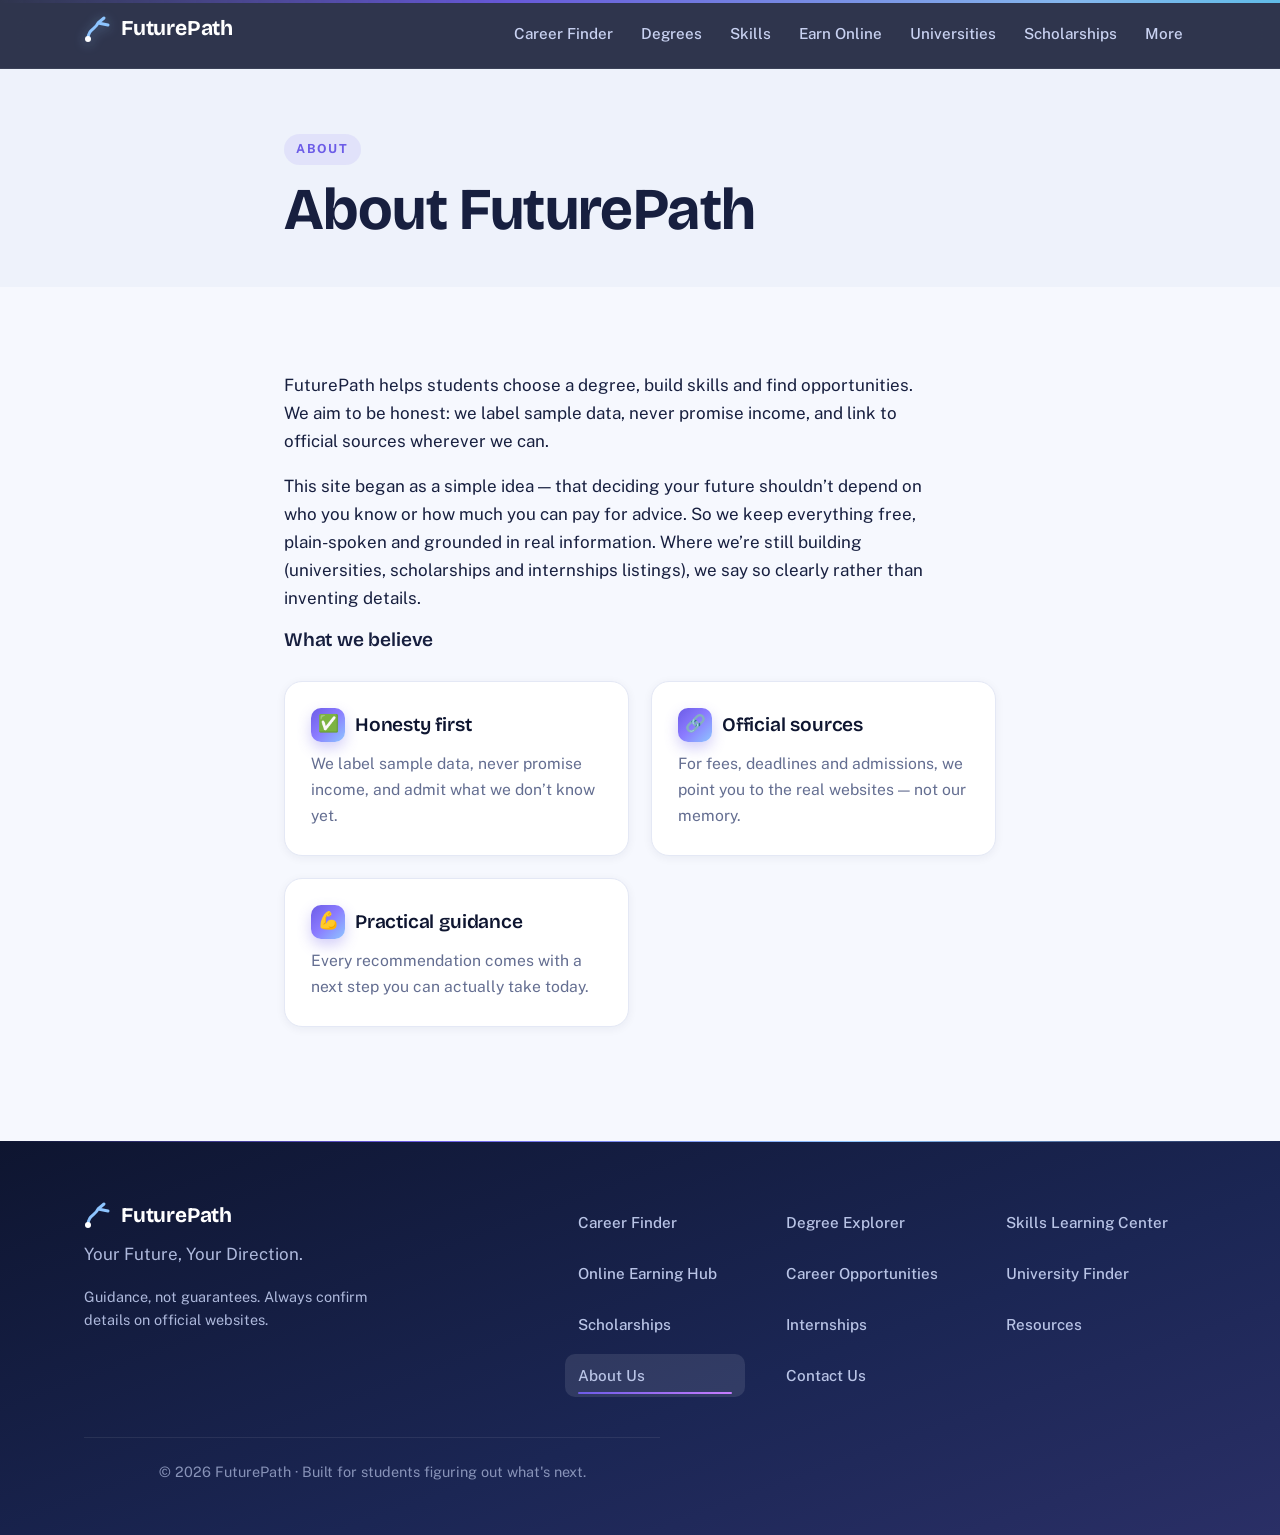
==== about.html @ d5ff1ec5 "Initial Future Path website" ====
<!DOCTYPE html>
<html lang="en"><head><meta charset="utf-8"><meta name="viewport" content="width=device-width,initial-scale=1">
<title>About Us | FuturePath</title><meta name="description" content="Why FuturePath exists and how we build it.">
<meta property="og:title" content="About Us | FuturePath"><meta property="og:description" content="Why FuturePath exists and how we build it."><meta property="og:type" content="website">
<meta name="theme-color" content="#0E1530">
<link rel="preconnect" href="https://fonts.googleapis.com"><link rel="preconnect" href="https://fonts.gstatic.com" crossorigin>
<link href="https://fonts.googleapis.com/css2?family=Bricolage+Grotesque:wght@600;700&family=Public+Sans:wght@400;500;600;700&display=swap" rel="stylesheet">
<link rel="stylesheet" href="assets/css/styles.css">
<script>document.documentElement.classList.add('js');window.setTimeout(function(){var e=document.querySelectorAll('.reveal:not(.in)');for(var i=0;i<e.length;i++)e[i].classList.add('in')},2500)</script>
<noscript><style>.reveal{opacity:1!important;transform:none!important}</style></noscript></head><body>
<a class="skip" href="#main">Skip to content</a>
<header class="site-header"><div class="nav-accent" aria-hidden="true"></div><div class="wrap bar">
<a class="logo" href="index.html" aria-label="FuturePath home"><svg width="28" height="28" viewBox="0 0 28 28" aria-hidden="true"><path d="M4 24 C4 14 12 14 14 8 M14 8 L20 3 M14 8 L24 10" fill="none" stroke="#8EC5FF" stroke-width="3" stroke-linecap="round"/><circle cx="4" cy="24" r="3" fill="#fff"/></svg>FuturePath</a>
<button class="menu-btn" aria-expanded="false" aria-controls="nav">Menu</button>
<nav id="nav" aria-label="Main"><a href="career-finder.html">Career Finder</a><a href="degree-explorer.html">Degrees</a><a href="skills.html">Skills</a><a href="online-earning.html">Earn Online</a><a href="universities.html">Universities</a><a href="scholarships.html">Scholarships</a><details class="more"><summary>More</summary><div><a href="careers.html">Careers</a><a href="internships.html">Internships</a><a href="resources.html">Resources</a><a href="about.html" aria-current="page">About</a><a href="contact.html">Contact</a></div></details></nav></div></header>
<main id="main"><section class="page-hero"><div class="wrap narrow"><span class="eyebrow">About</span><h1>About FuturePath</h1></div></section><section class="sec reveal"><div class="wrap narrow"><p>FuturePath helps students choose a degree, build skills and find opportunities. We aim to be honest: we label sample data, never promise income, and link to official sources wherever we can.</p>
<p>This site began as a simple idea &mdash; that deciding your future shouldn&rsquo;t depend on who you know or how much you can pay for advice. So we keep everything free, plain-spoken and grounded in real information. Where we&rsquo;re still building (universities, scholarships and internships listings), we say so clearly rather than inventing details.</p>
<h3>What we believe</h3>
<div class="grid">
<article class="card"><h3><span class="ic">✅</span>Honesty first</h3><p>We label sample data, never promise income, and admit what we don&rsquo;t know yet.</p></article>
<article class="card"><h3><span class="ic">🔗</span>Official sources</h3><p>For fees, deadlines and admissions, we point you to the real websites &mdash; not our memory.</p></article>
<article class="card"><h3><span class="ic">💪</span>Practical guidance</h3><p>Every recommendation comes with a next step you can actually take today.</p></article>
</div></div></section></main>
<footer class="site-footer"><div class="wrap"><div class="footer-top"><div class="brand-col"><strong class="logo-text"><svg width="28" height="28" viewBox="0 0 28 28" aria-hidden="true"><path d="M4 24 C4 14 12 14 14 8 M14 8 L20 3 M14 8 L24 10" fill="none" stroke="#8EC5FF" stroke-width="3" stroke-linecap="round"/><circle cx="4" cy="24" r="3" fill="#fff"/></svg>FuturePath</strong><p>Your Future, Your Direction.</p><p class="small">Guidance, not guarantees. Always confirm details on official websites.</p></div><nav aria-label="Footer"><a href="career-finder.html">Career Finder</a><a href="degree-explorer.html">Degree Explorer</a><a href="skills.html">Skills Learning Center</a><a href="online-earning.html">Online Earning Hub</a><a href="careers.html">Career Opportunities</a><a href="universities.html">University Finder</a><a href="scholarships.html">Scholarships</a><a href="internships.html">Internships</a><a href="resources.html">Resources</a><a href="about.html" aria-current="page">About Us</a><a href="contact.html">Contact Us</a></nav></div><p class="footer-bottom">&copy; 2026 FuturePath &middot; Built for students figuring out what's next.</p></div></footer>
<script src="assets/js/main.js"></script><script src="assets/js/data.js"></script><script src="assets/js/app.js"></script></body></html>
---- assets/css/styles.css ----
/* ==========================================================================
   FuturePath — modern redesign
   Palette: deep indigo navy + vibrant violet-indigo brand + sky/cyan accents
   that complement the existing logo stroke (#8EC5FF). Gradients, soft shadows,
   generous spacing, subtle motion.
   ========================================================================== */

:root{
  /* Core surfaces */
  --ink:#0E1530;            /* deepest navy (header / footer / hero base)   */
  --navy:#131C3B;           /* lighter navy for layered depth               */
  --navy-2:#1B2654;         /* card-on-dark                                 */
  --bg:#F6F8FE;             /* page background                              */
  --bg-2:#EEF2FB;           /* alternating section background               */
  --card:#FFFFFF;           /* card surface                                 */
  --ink-text:#171F3F;       /* body text                                    */
  --mute:#646E91;           /* muted text                                   */
  --line:#E4E8F5;           /* hairline borders                             */
  --line-2:#D6DCEE;

  /* Brand */
  --brand:#6C5CE7;          /* violet-indigo primary                        */
  --brand-2:#8B7BFF;        /* lighter violet                               */
  --brand-deep:#5746C9;     /* hover / pressed                              */
  --sky:#8EC5FF;            /* logo stroke — kept for continuity            */
  --cyan:#22D3EE;           /* trendy cyan accent                           */
  --pink:#C77DFF;           /* gradient endpoint                            */

  /* Gradients */
  --grad:linear-gradient(135deg,#6C5CE7 0%,#8B7BFF 48%,#8EC5FF 100%);
  --grad-warm:linear-gradient(135deg,#6C5CE7 0%,#C77DFF 100%);
  --grad-cool:linear-gradient(135deg,#5B8DEF 0%,#22D3EE 100%);
  --grad-dark:linear-gradient(160deg,#0E1530 0%,#1B2654 60%,#2A2F66 100%);

  /* Radii + shadows */
  --r:18px;
  --r-sm:12px;
  --r-pill:999px;
  --sh-sm:0 2px 10px rgba(20,28,74,.06);
  --sh:0 14px 34px rgba(20,28,74,.10);
  --sh-lg:0 26px 64px rgba(20,28,74,.16);
  --sh-brand:0 16px 38px rgba(108,92,231,.32);

  /* Motion */
  --ease:cubic-bezier(.22,.61,.36,1);
  --ease-out:cubic-bezier(.16,1,.3,1);
}

*{box-sizing:border-box}
html{scroll-behavior:smooth;-webkit-text-size-adjust:100%}
body{
  margin:0;
  font:400 1.0625rem/1.65 "Public Sans",system-ui,sans-serif;
  color:var(--ink-text);
  background:var(--bg);
  -webkit-font-smoothing:antialiased;
  text-rendering:optimizeLegibility;
}
h1,h2,h3,h4,.logo,.logo-text{
  font-family:"Bricolage Grotesque","Public Sans",sans-serif;
  line-height:1.12;margin:0 0 .5em;letter-spacing:-.01em;
}
h1{font-size:clamp(2.2rem,5.2vw,3.7rem);font-weight:700}
h2{font-size:clamp(1.7rem,3.1vw,2.4rem);font-weight:700}
h3{font-size:1.2rem;font-weight:600}
p{margin:0 0 1em;max-width:64ch}
.small{font-size:.9rem;color:var(--mute)}
a{color:var(--brand)}

.wrap{max-width:1160px;margin:0 auto;padding:0 24px}
.narrow{max-width:760px}

:focus-visible{outline:3px solid var(--brand-2);outline-offset:3px;border-radius:4px}
.skip{position:absolute;left:-999px;top:0}
.skip:focus{left:12px;top:12px;background:#fff;color:var(--ink);padding:10px 14px;z-index:99;border-radius:8px;box-shadow:var(--sh)}

/* ==========================================================================
   Header + navigation
   ========================================================================== */
.site-header{
  background:rgba(14,21,48,.86);
  backdrop-filter:saturate(160%) blur(14px);
  -webkit-backdrop-filter:saturate(160%) blur(14px);
  position:sticky;top:0;z-index:50;
  border-bottom:1px solid rgba(255,255,255,.06);
}
/* Slow, elegant moving accent line along the very top of the navbar */
.nav-accent{
  position:absolute;left:0;top:0;right:0;height:3px;
  background:linear-gradient(90deg,
    transparent 0%,
    var(--brand) 18%,
    var(--sky) 38%,
    var(--cyan) 58%,
    var(--pink) 78%,
    transparent 100%);
  background-size:220% 100%;
  animation:navFlow 18s linear infinite;
  opacity:.9;
}
@keyframes navFlow{
  0%{background-position:0% 0}
  100%{background-position:220% 0}
}
.bar{display:flex;align-items:center;justify-content:space-between;gap:18px;min-height:68px;position:relative}
.logo{
  display:flex;align-items:center;gap:9px;color:#fff;text-decoration:none;
  font-size:1.32rem;font-weight:700;font-family:"Bricolage Grotesque","Public Sans",sans-serif;
  letter-spacing:-.01em;
}
.logo svg{filter:drop-shadow(0 2px 6px rgba(142,197,255,.4))}
nav a,.more summary{
  color:#C9D2F2;text-decoration:none;padding:9px 13px;border-radius:10px;
  font-size:.95rem;font-weight:500;cursor:pointer;
  transition:color .25s var(--ease),background .25s var(--ease);
  position:relative;
}
nav a:hover,.more summary:hover,nav a[aria-current]{
  color:#fff;background:rgba(255,255,255,.10);
}
nav a[aria-current]::after{
  content:"";position:absolute;left:13px;right:13px;bottom:3px;height:2px;
  background:var(--grad-warm);border-radius:2px;
}
#nav{display:flex;align-items:center;gap:2px}
.more{position:relative}
.more summary{list-style:none}
.more summary::-webkit-details-marker{display:none}
.more div{
  position:absolute;right:0;top:calc(100% + 8px);
  background:var(--navy);border:1px solid rgba(255,255,255,.08);
  border-radius:var(--r-sm);padding:8px;min-width:180px;
  display:flex;flex-direction:column;gap:2px;
  box-shadow:var(--sh-lg);
}
.more div a{padding:9px 12px;border-radius:8px}
.menu-btn{
  display:none;background:rgba(255,255,255,.08);color:#fff;
  border:1px solid rgba(255,255,255,.18);border-radius:10px;
  padding:9px 15px;font:inherit;font-weight:600;cursor:pointer;
}
.menu-btn:hover{background:rgba(255,255,255,.14)}

/* ==========================================================================
   Buttons
   ========================================================================== */
.btn{
  display:inline-flex;align-items:center;justify-content:center;gap:8px;
  padding:13px 24px;border-radius:var(--r-pill);border:2px solid var(--brand);
  color:var(--brand);background:transparent;font-weight:600;font-size:1rem;
  text-decoration:none;cursor:pointer;
  transition:transform .25s var(--ease),box-shadow .25s var(--ease),background .25s var(--ease),color .25s var(--ease);
}
.btn:hover{background:var(--brand);color:#fff;box-shadow:var(--sh-brand);transform:translateY(-2px)}
.btn.primary{background:var(--grad);color:#fff;border:none;box-shadow:var(--sh-brand)}
.btn.primary:hover{transform:translateY(-2px);box-shadow:0 22px 48px rgba(108,92,231,.42)}
.btn.ghost{border-color:rgba(255,255,255,.45);color:#fff;background:rgba(255,255,255,.06);backdrop-filter:blur(4px)}
.btn.ghost:hover{background:var(--sky);color:var(--ink);border-color:var(--sky);box-shadow:0 16px 38px rgba(142,197,255,.34)}

/* ==========================================================================
   Hero
   ========================================================================== */
.hero{
  position:relative;color:#fff;padding:88px 0 96px;
  background:var(--grad-dark);overflow:hidden;
}
.hero::before{
  /* soft aurora glow */
  content:"";position:absolute;inset:-20% -10% auto -10%;height:520px;
  background:radial-gradient(60% 60% at 20% 30%,rgba(108,92,231,.55),transparent 70%),
             radial-gradient(50% 50% at 85% 10%,rgba(34,211,238,.30),transparent 70%),
             radial-gradient(45% 45% at 70% 80%,rgba(199,125,255,.30),transparent 70%);
  filter:blur(20px);pointer-events:none;
}
.hero .wrap{position:relative;z-index:2}
.hero-grid{display:grid;grid-template-columns:1.15fr 1fr;gap:48px;align-items:center}
.hero h1{color:#fff;margin-bottom:.4em}
.hero h1 .grad{background:var(--grad);-webkit-background-clip:text;background-clip:text;-webkit-text-fill-color:transparent}
.hero .lead{color:#C9D4F2;font-size:1.2rem;max-width:46ch}
.hero .actions{display:flex;gap:14px;flex-wrap:wrap;margin-top:8px}
.hero-stats{display:flex;gap:32px;margin-top:34px;flex-wrap:wrap}
.hero-stat .num{font-family:"Bricolage Grotesque",sans-serif;font-size:1.7rem;font-weight:700;color:#fff;line-height:1}
.hero-stat .lab{font-size:.85rem;color:#AEB9DC;margin-top:4px}

/* Hero visual: fork illustration slowed down + photo frame */
.hero-visual{position:relative;display:flex;justify-content:center;align-items:center}
.fork{width:100%;max-width:380px;height:auto;position:relative;z-index:2}
.fork .p{
  fill:none;stroke:url(#forkGrad);stroke-width:5;stroke-linecap:round;
  stroke-dasharray:620;stroke-dashoffset:620;
  /* Slowed to a calm, smooth draw — ~5s, gentle easing */
  animation:draw 5s var(--ease-out) .3s forwards;
  filter:drop-shadow(0 0 8px rgba(142,197,255,.5));
}
@keyframes draw{to{stroke-dashoffset:0}}

/* ==========================================================================
   Sections + section heads
   ========================================================================== */
.sec{padding:84px 0}
.sec.alt{background:var(--bg-2)}
.section-head{max-width:680px;margin-bottom:42px}
.section-head.center{margin-left:auto;margin-right:auto;text-align:center}
.eyebrow{
  display:inline-block;font-size:.78rem;font-weight:700;letter-spacing:.14em;
  text-transform:uppercase;color:var(--brand);margin-bottom:12px;
  background:rgba(108,92,231,.10);padding:5px 12px;border-radius:var(--r-pill);
}
.sec h2{margin-bottom:.35em}
.sec .lead{font-size:1.15rem;color:var(--mute);max-width:60ch}
.section-head.center .lead{margin-left:auto;margin-right:auto}

/* ==========================================================================
   Cards + grid
   ========================================================================== */
.grid{display:grid;grid-template-columns:repeat(auto-fit,minmax(240px,1fr));gap:22px;margin:30px 0}
.card{
  background:var(--card);border:1px solid var(--line);border-radius:var(--r);
  padding:26px;box-shadow:var(--sh-sm);
  transition:transform .35s var(--ease),box-shadow .35s var(--ease),border-color .35s var(--ease);
  position:relative;
}
.card:hover{transform:translateY(-6px);box-shadow:var(--sh);border-color:rgba(108,92,231,.30)}
.card h3{color:var(--ink);display:flex;align-items:center;gap:10px}
.card h3 .ic{
  flex:none;width:34px;height:34px;border-radius:10px;display:grid;place-items:center;
  background:var(--grad);color:#fff;font-size:1.05rem;
  box-shadow:0 6px 14px rgba(108,92,231,.30);
}
.card p{margin:0;color:var(--mute);font-size:.98rem}
.card a{color:var(--brand);font-weight:600}
.card a:hover{text-decoration:underline}
.card ul,.card ol{margin:0 0 1em;padding-left:1.25em;color:var(--mute)}
.card ul li,.card ol li{margin:.3em 0}
.alt .card{border-color:var(--line-2)}

.card.res{border-top:4px solid var(--brand)}
.card.res h3 .ic{display:none}
.card.res h3{font-size:1.3rem}

/* Icon badge grid used on home "how it works" */
.steps{counter-reset:step}
.step{counter-increment:step;position:relative}
.step .num{
  width:46px;height:46px;border-radius:14px;display:grid;place-items:center;
  background:var(--grad);color:#fff;font-family:"Bricolage Grotesque",sans-serif;
  font-weight:700;font-size:1.2rem;margin-bottom:14px;box-shadow:var(--sh-brand);
}
.step .num::before{content:counter(step)}

/* Feature = image + text side by side */
.feature{display:grid;grid-template-columns:1fr 1fr;gap:48px;align-items:center}
.feature.flip .feature-img{order:2}
.feature-img{
  position:relative;border-radius:var(--r);overflow:hidden;
  box-shadow:var(--sh-lg);aspect-ratio:4/3;background:var(--bg-2);
}
.feature-img img{width:100%;height:100%;object-fit:cover;display:block;transition:transform .8s var(--ease)}
.feature:hover .feature-img img{transform:scale(1.05)}
.feature-img::after{
  content:"";position:absolute;inset:0;
  background:linear-gradient(180deg,transparent 55%,rgba(14,21,48,.35));
}
.feature .eyebrow{margin-bottom:10px}
.feature h2{margin-bottom:.4em}
.feature p{color:var(--mute)}
.feature .check{list-style:none;padding:0;margin:18px 0 22px;display:grid;gap:10px}
.feature .check li{display:flex;gap:10px;align-items:flex-start;color:var(--ink-text)}
.feature .check li::before{
  content:"";flex:none;width:20px;height:20px;margin-top:3px;border-radius:50%;
  background:var(--grad) center/14px no-repeat;
  background-image:url("data:image/svg+xml,%3Csvg xmlns='http://www.w3.org/2000/svg' viewBox='0 0 24 24' fill='none' stroke='white' stroke-width='3.5' stroke-linecap='round' stroke-linejoin='round'%3E%3Cpath d='M20 6 9 17l-5-5'/%3E%3C/svg%3E");
}

/* ==========================================================================
   Notes, forms, inputs
   ========================================================================== */
.note{
  background:linear-gradient(180deg,rgba(108,92,231,.08),rgba(108,92,231,.03));
  border:1px solid rgba(108,92,231,.18);border-left:5px solid var(--brand);
  padding:18px 22px;border-radius:0 var(--r) var(--r) 0;margin:26px 0;color:var(--ink-text);
}
.note strong{color:var(--brand-deep)}
form label{display:block;font-weight:600;margin-bottom:8px}
.blk{display:block;margin:8px 0}
.row{display:flex;gap:12px;flex-wrap:wrap}
input,textarea,select{
  flex:1;min-width:220px;padding:13px 15px;border:1px solid var(--line-2);
  border-radius:var(--r-sm);font:inherit;background:#fff;color:var(--ink-text);
  transition:border-color .25s var(--ease),box-shadow .25s var(--ease);
}
input:focus,textarea:focus,select:focus{outline:none;border-color:var(--brand);box-shadow:0 0 0 4px rgba(108,92,231,.15)}
textarea{width:100%;min-height:90px;resize:vertical;margin:6px 0 16px}
select{width:auto;flex:none;cursor:pointer}
fieldset{border:1px solid var(--line);border-radius:var(--r);margin:0 0 20px;padding:16px 20px;background:#fff}
legend{font-weight:700;padding:0 8px;color:var(--ink)}
.opt{display:inline-flex;align-items:center;gap:8px;margin:7px 16px 7px 0;font-weight:400;cursor:pointer}
.opt input{flex:none;min-width:0;width:18px;height:18px;accent-color:var(--brand)}

/* ==========================================================================
   Footer
   ========================================================================== */
.site-footer{
  background:var(--grad-dark);color:#B9C4E6;padding:60px 0 36px;position:relative;overflow:hidden;
}
.site-footer::before{
  content:"";position:absolute;inset:0 0 auto 0;height:1px;
  background:linear-gradient(90deg,transparent,var(--brand),var(--sky),transparent);
}
.site-footer .wrap{display:flex;flex-direction:column}
.site-footer .footer-top{display:grid;grid-template-columns:1.4fr 2fr;gap:40px}
.site-footer .brand-col .logo-text{color:#fff;font-size:1.3rem;display:flex;align-items:center;gap:9px}
.site-footer .brand-col p{color:#AEB9DC;max-width:34ch}
.site-footer nav{display:grid;grid-template-columns:repeat(3,auto);gap:8px 28px}
.site-footer nav a{color:#B9C4E6;text-decoration:none;font-size:.95rem;transition:color .2s}
.site-footer nav a:hover{color:#fff}
.site-footer .small{color:#8893B8}
.footer-bottom{border-top:1px solid rgba(255,255,255,.08);margin-top:40px;padding-top:22px;text-align:center;color:#8893B8;font-size:.9rem}

/* ==========================================================================
   Reveal-on-scroll (progressive enhancement; main.js toggles .in)
   ========================================================================== */
.reveal{transition:opacity .7s var(--ease-out),transform .7s var(--ease-out)}
html.js .reveal{opacity:0;transform:translateY(22px)}
html.js .reveal.in{opacity:1;transform:none}

/* ==========================================================================
   Misc helpers used by app.js / data
   ========================================================================== */
.res{margin:20px 0}
.acc{margin:14px 0;cursor:pointer}
.acc summary{cursor:pointer;list-style:none}
.acc summary::-webkit-details-marker{display:none}
.acc summary h3{display:inline;margin:0}
.acc[open]{border-color:rgba(108,92,231,.30)}
#res:focus{outline:none}
.tag{display:inline-block;font-size:.78rem;font-weight:600;color:var(--brand-deep);background:rgba(108,92,231,.10);padding:4px 10px;border-radius:var(--r-pill);margin:2px 4px 2px 0}
.page-hero{padding:64px 0 32px;background:var(--bg-2)}
.page-hero h1{margin-bottom:.2em}
.page-hero .lead{color:var(--mute)}

/* ==========================================================================
   Responsive
   ========================================================================== */
@media(max-width:900px){
  .hero-grid{grid-template-columns:1fr;gap:36px}
  .hero-visual{order:2}
  .feature,.feature.flip{grid-template-columns:1fr;gap:28px}
  .feature.flip .feature-img{order:0}
  .site-footer .footer-top{grid-template-columns:1fr}
  .site-footer nav{grid-template-columns:repeat(2,auto)}
}
@media(max-width:860px){
  .menu-btn{display:block}
  #nav{
    display:none;position:absolute;left:0;right:0;top:68px;
    background:rgba(14,21,48,.98);backdrop-filter:blur(14px);
    flex-direction:column;align-items:stretch;padding:14px 20px;gap:4px;
    border-bottom:1px solid rgba(255,255,255,.08);box-shadow:var(--sh-lg);
  }
  #nav.open{display:flex}
  #nav a,#nav .more summary{padding:12px 14px}
  nav a[aria-current]::after{display:none}
  .more{width:100%}
  .more div{position:static;box-shadow:none;background:rgba(255,255,255,.04);border:none;margin-top:4px}
}
@media(max-width:560px){
  .sec{padding:60px 0}
  .hero{padding:60px 0 70px}
  .hero-stats{gap:22px}
  .wrap{padding:0 18px}
  .btn{padding:12px 20px}
}

@media(prefers-reduced-motion:reduce){
  .fork .p{animation:none;stroke-dashoffset:0}
  .nav-accent{animation:none}
  .reveal{opacity:1;transform:none;transition:none}
  .feature-img img{transition:none}
  html{scroll-behavior:auto}
}
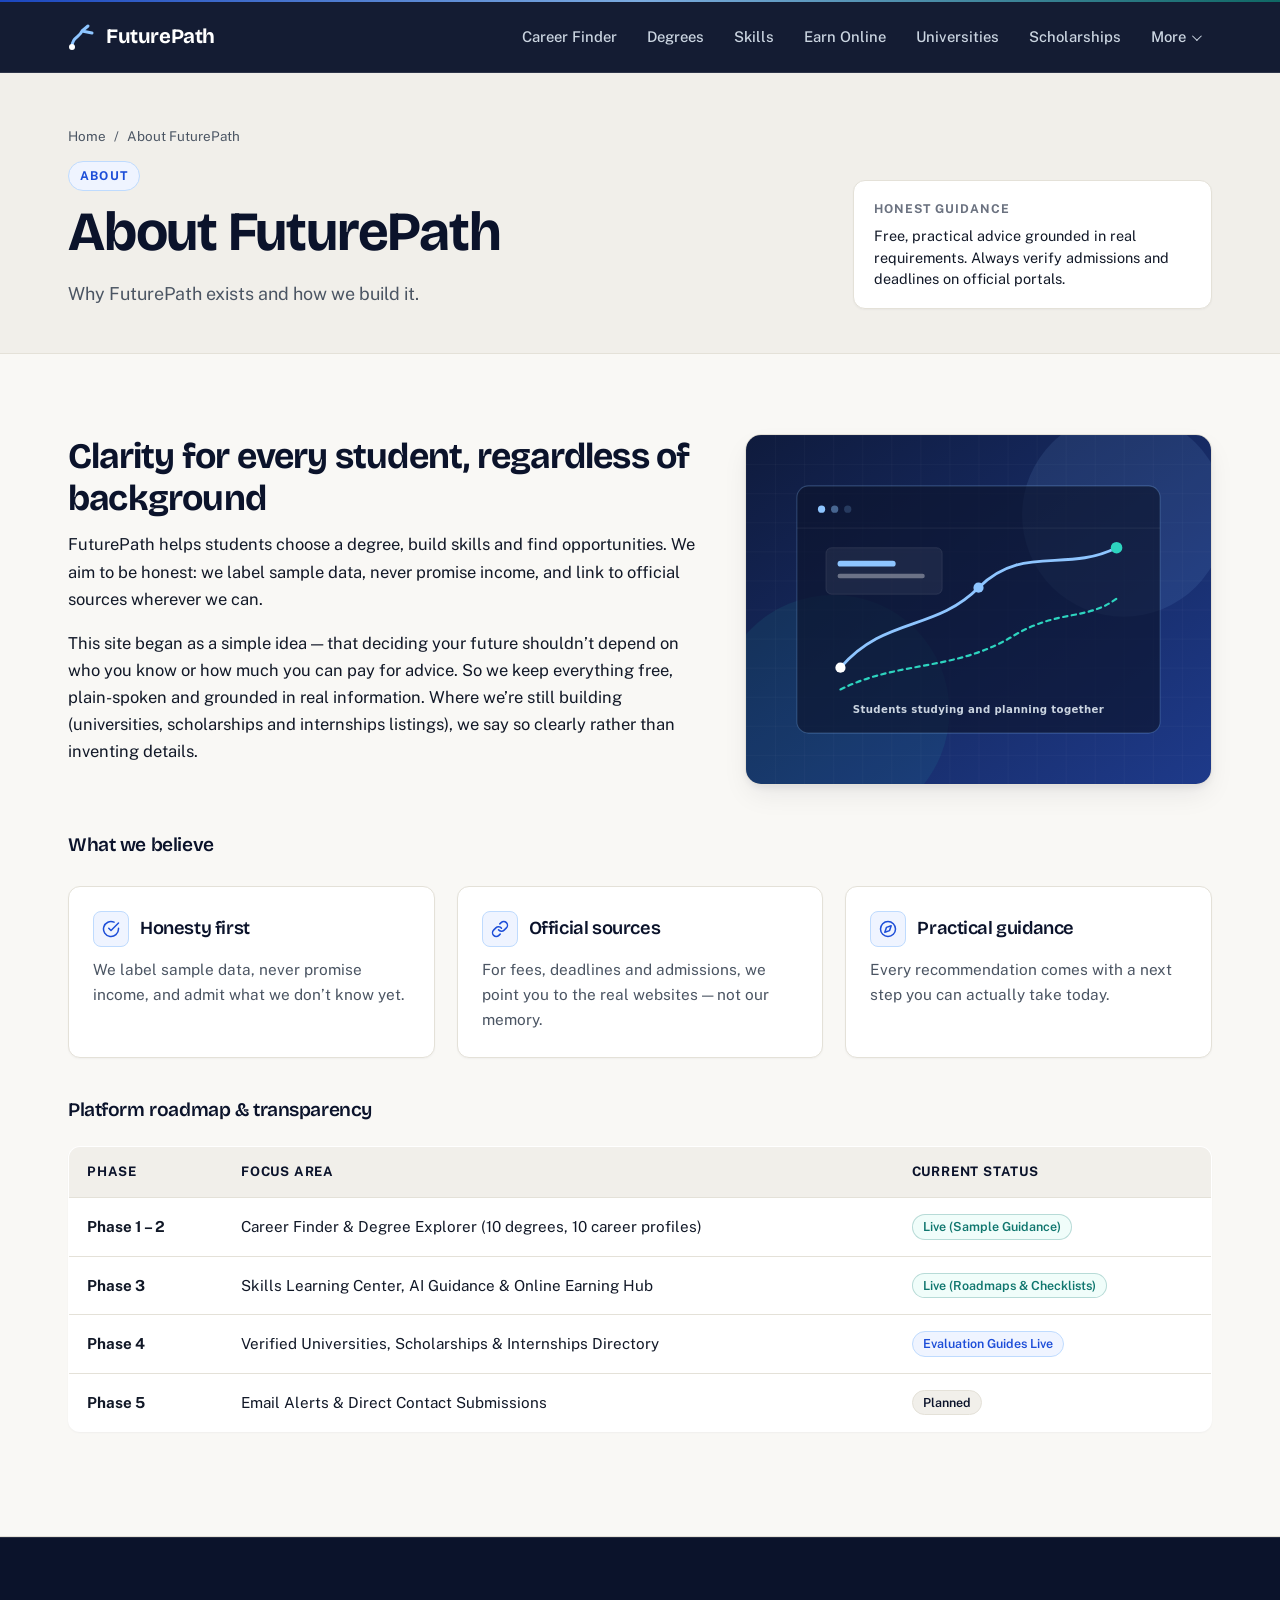
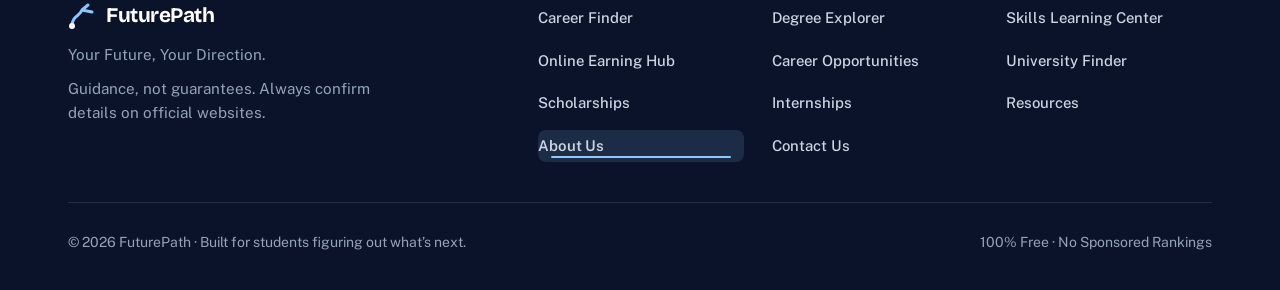
==== commit b498cd70: "Improve FuturePath UI UX redesign" ====
--- a/about.html
+++ b/about.html
@@ -2,7 +2,7 @@
 <html lang="en"><head><meta charset="utf-8"><meta name="viewport" content="width=device-width,initial-scale=1">
 <title>About Us | FuturePath</title><meta name="description" content="Why FuturePath exists and how we build it.">
 <meta property="og:title" content="About Us | FuturePath"><meta property="og:description" content="Why FuturePath exists and how we build it."><meta property="og:type" content="website">
-<meta name="theme-color" content="#0E1530">
+<meta name="theme-color" content="#0B132B">
 <link rel="preconnect" href="https://fonts.googleapis.com"><link rel="preconnect" href="https://fonts.gstatic.com" crossorigin>
 <link href="https://fonts.googleapis.com/css2?family=Bricolage+Grotesque:wght@600;700&family=Public+Sans:wght@400;500;600;700&display=swap" rel="stylesheet">
 <link rel="stylesheet" href="assets/css/styles.css">
@@ -13,13 +13,29 @@
 <a class="logo" href="index.html" aria-label="FuturePath home"><svg width="28" height="28" viewBox="0 0 28 28" aria-hidden="true"><path d="M4 24 C4 14 12 14 14 8 M14 8 L20 3 M14 8 L24 10" fill="none" stroke="#8EC5FF" stroke-width="3" stroke-linecap="round"/><circle cx="4" cy="24" r="3" fill="#fff"/></svg>FuturePath</a>
 <button class="menu-btn" aria-expanded="false" aria-controls="nav">Menu</button>
 <nav id="nav" aria-label="Main"><a href="career-finder.html">Career Finder</a><a href="degree-explorer.html">Degrees</a><a href="skills.html">Skills</a><a href="online-earning.html">Earn Online</a><a href="universities.html">Universities</a><a href="scholarships.html">Scholarships</a><details class="more"><summary>More</summary><div><a href="careers.html">Careers</a><a href="internships.html">Internships</a><a href="resources.html">Resources</a><a href="about.html" aria-current="page">About</a><a href="contact.html">Contact</a></div></details></nav></div></header>
-<main id="main"><section class="page-hero"><div class="wrap narrow"><span class="eyebrow">About</span><h1>About FuturePath</h1></div></section><section class="sec reveal"><div class="wrap narrow"><p>FuturePath helps students choose a degree, build skills and find opportunities. We aim to be honest: we label sample data, never promise income, and link to official sources wherever we can.</p>
-<p>This site began as a simple idea &mdash; that deciding your future shouldn&rsquo;t depend on who you know or how much you can pay for advice. So we keep everything free, plain-spoken and grounded in real information. Where we&rsquo;re still building (universities, scholarships and internships listings), we say so clearly rather than inventing details.</p>
+<main id="main"><section class="page-hero"><div class="wrap page-hero-grid"><div><div class="breadcrumb"><a href="index.html">Home</a> <span>/</span> <span>About FuturePath</span></div><span class="eyebrow">About</span><h1>About FuturePath</h1><p class="lead">Why FuturePath exists and how we build it.</p></div><aside class="page-hero-meta"><div class="meta-title">Honest Guidance</div><p>Free, practical advice grounded in real requirements. Always verify admissions and deadlines on official portals.</p></aside></div></section><section class="sec reveal"><div class="wrap"><div class="editorial-intro">
+<div>
+  <h2>Clarity for every student, regardless of background</h2>
+  <p>FuturePath helps students choose a degree, build skills and find opportunities. We aim to be honest: we label sample data, never promise income, and link to official sources wherever we can.</p>
+  <p>This site began as a simple idea &mdash; that deciding your future shouldn&rsquo;t depend on who you know or how much you can pay for advice. So we keep everything free, plain-spoken and grounded in real information. Where we&rsquo;re still building (universities, scholarships and internships listings), we say so clearly rather than inventing details.</p>
+</div>
+<div class="feature-img"><img src="https://z-cdn.chatglm.cn/image-search-mcp/images-ppt/a3d8b6a4eebc.jpg" alt="Students studying and planning together" loading="lazy" decoding="async"></div>
+</div>
 <h3>What we believe</h3>
 <div class="grid">
-<article class="card"><h3><span class="ic">✅</span>Honesty first</h3><p>We label sample data, never promise income, and admit what we don&rsquo;t know yet.</p></article>
-<article class="card"><h3><span class="ic">🔗</span>Official sources</h3><p>For fees, deadlines and admissions, we point you to the real websites &mdash; not our memory.</p></article>
-<article class="card"><h3><span class="ic">💪</span>Practical guidance</h3><p>Every recommendation comes with a next step you can actually take today.</p></article>
-</div></div></section></main>
-<footer class="site-footer"><div class="wrap"><div class="footer-top"><div class="brand-col"><strong class="logo-text"><svg width="28" height="28" viewBox="0 0 28 28" aria-hidden="true"><path d="M4 24 C4 14 12 14 14 8 M14 8 L20 3 M14 8 L24 10" fill="none" stroke="#8EC5FF" stroke-width="3" stroke-linecap="round"/><circle cx="4" cy="24" r="3" fill="#fff"/></svg>FuturePath</strong><p>Your Future, Your Direction.</p><p class="small">Guidance, not guarantees. Always confirm details on official websites.</p></div><nav aria-label="Footer"><a href="career-finder.html">Career Finder</a><a href="degree-explorer.html">Degree Explorer</a><a href="skills.html">Skills Learning Center</a><a href="online-earning.html">Online Earning Hub</a><a href="careers.html">Career Opportunities</a><a href="universities.html">University Finder</a><a href="scholarships.html">Scholarships</a><a href="internships.html">Internships</a><a href="resources.html">Resources</a><a href="about.html" aria-current="page">About Us</a><a href="contact.html">Contact Us</a></nav></div><p class="footer-bottom">&copy; 2026 FuturePath &middot; Built for students figuring out what's next.</p></div></footer>
+<article class="card"><h3><span class="ic"><svg viewBox="0 0 24 24" stroke-linecap="round" stroke-linejoin="round"><path d="M22 11.08V12a10 10 0 1 1-5.93-9.14"/><polyline points="22 4 12 14.01 9 11.01"/></svg></span>Honesty first</h3><p>We label sample data, never promise income, and admit what we don&rsquo;t know yet.</p></article>
+<article class="card"><h3><span class="ic"><svg viewBox="0 0 24 24" stroke-linecap="round" stroke-linejoin="round"><path d="M10 13a5 5 0 0 0 7.54.54l3-3a5 5 0 0 0-7.07-7.07l-1.72 1.71"/><path d="M14 11a5 5 0 0 0-7.54-.54l-3 3a5 5 0 0 0 7.07 7.07l1.71-1.71"/></svg></span>Official sources</h3><p>For fees, deadlines and admissions, we point you to the real websites &mdash; not our memory.</p></article>
+<article class="card"><h3><span class="ic"><svg viewBox="0 0 24 24" stroke-linecap="round" stroke-linejoin="round"><circle cx="12" cy="12" r="10"/><polygon points="16.24 7.76 14.12 14.12 7.76 16.24 9.88 9.88 16.24 7.76"/></svg></span>Practical guidance</h3><p>Every recommendation comes with a next step you can actually take today.</p></article>
+</div>
+<h3 style="margin-top:40px">Platform roadmap &amp; transparency</h3>
+<table class="info-table">
+  <thead><tr><th>Phase</th><th>Focus Area</th><th>Current Status</th></tr></thead>
+  <tbody>
+    <tr><td><strong>Phase 1 &ndash; 2</strong></td><td>Career Finder &amp; Degree Explorer (10 degrees, 10 career profiles)</td><td><span class="tag teal">Live (Sample Guidance)</span></td></tr>
+    <tr><td><strong>Phase 3</strong></td><td>Skills Learning Center, AI Guidance &amp; Online Earning Hub</td><td><span class="tag teal">Live (Roadmaps &amp; Checklists)</span></td></tr>
+    <tr><td><strong>Phase 4</strong></td><td>Verified Universities, Scholarships &amp; Internships Directory</td><td><span class="tag brand">Evaluation Guides Live</span></td></tr>
+    <tr><td><strong>Phase 5</strong></td><td>Email Alerts &amp; Direct Contact Submissions</td><td><span class="tag">Planned</span></td></tr>
+  </tbody>
+</table></div></section></main>
+<footer class="site-footer"><div class="wrap"><div class="footer-top"><div class="brand-col"><strong class="logo-text"><svg width="28" height="28" viewBox="0 0 28 28" aria-hidden="true"><path d="M4 24 C4 14 12 14 14 8 M14 8 L20 3 M14 8 L24 10" fill="none" stroke="#8EC5FF" stroke-width="3" stroke-linecap="round"/><circle cx="4" cy="24" r="3" fill="#fff"/></svg>FuturePath</strong><p>Your Future, Your Direction.</p><p class="small">Guidance, not guarantees. Always confirm details on official websites.</p></div><nav aria-label="Footer"><a href="career-finder.html">Career Finder</a><a href="degree-explorer.html">Degree Explorer</a><a href="skills.html">Skills Learning Center</a><a href="online-earning.html">Online Earning Hub</a><a href="careers.html">Career Opportunities</a><a href="universities.html">University Finder</a><a href="scholarships.html">Scholarships</a><a href="internships.html">Internships</a><a href="resources.html">Resources</a><a href="about.html" aria-current="page">About Us</a><a href="contact.html">Contact Us</a></nav></div><p class="footer-bottom"><span>&copy; 2026 FuturePath &middot; Built for students figuring out what&rsquo;s next.</span><span>100% Free &middot; No Sponsored Rankings</span></p></div></footer>
 <script src="assets/js/main.js"></script><script src="assets/js/data.js"></script><script src="assets/js/app.js"></script></body></html>
--- a/assets/css/styles.css
+++ b/assets/css/styles.css
@@ -1,381 +1,1803 @@
 /* ==========================================================================
-   FuturePath — modern redesign
-   Palette: deep indigo navy + vibrant violet-indigo brand + sky/cyan accents
-   that complement the existing logo stroke (#8EC5FF). Gradients, soft shadows,
-   generous spacing, subtle motion.
+   FuturePath — Editorial & Architectural EdTech Design System
+   Crafted for clarity, trust, warmth, and effortless usability.
+   Palette: Deep Oxford Ink, Warm Alabaster Paper, Royal Cobalt, Academic Teal.
    ========================================================================== */
 
-:root{
-  /* Core surfaces */
-  --ink:#0E1530;            /* deepest navy (header / footer / hero base)   */
-  --navy:#131C3B;           /* lighter navy for layered depth               */
-  --navy-2:#1B2654;         /* card-on-dark                                 */
-  --bg:#F6F8FE;             /* page background                              */
-  --bg-2:#EEF2FB;           /* alternating section background               */
-  --card:#FFFFFF;           /* card surface                                 */
-  --ink-text:#171F3F;       /* body text                                    */
-  --mute:#646E91;           /* muted text                                   */
-  --line:#E4E8F5;           /* hairline borders                             */
-  --line-2:#D6DCEE;
-
-  /* Brand */
-  --brand:#6C5CE7;          /* violet-indigo primary                        */
-  --brand-2:#8B7BFF;        /* lighter violet                               */
-  --brand-deep:#5746C9;     /* hover / pressed                              */
-  --sky:#8EC5FF;            /* logo stroke — kept for continuity            */
-  --cyan:#22D3EE;           /* trendy cyan accent                           */
-  --pink:#C77DFF;           /* gradient endpoint                            */
-
-  /* Gradients */
-  --grad:linear-gradient(135deg,#6C5CE7 0%,#8B7BFF 48%,#8EC5FF 100%);
-  --grad-warm:linear-gradient(135deg,#6C5CE7 0%,#C77DFF 100%);
-  --grad-cool:linear-gradient(135deg,#5B8DEF 0%,#22D3EE 100%);
-  --grad-dark:linear-gradient(160deg,#0E1530 0%,#1B2654 60%,#2A2F66 100%);
-
-  /* Radii + shadows */
-  --r:18px;
-  --r-sm:12px;
-  --r-pill:999px;
-  --sh-sm:0 2px 10px rgba(20,28,74,.06);
-  --sh:0 14px 34px rgba(20,28,74,.10);
-  --sh-lg:0 26px 64px rgba(20,28,74,.16);
-  --sh-brand:0 16px 38px rgba(108,92,231,.32);
+:root {
+  /* Surfaces */
+  --ink: #0B132B;            /* Deepest Oxford ink (header, hero, footer) */
+  --ink-2: #131E3A;          /* Elevated dark surface */
+  --ink-3: #1E2D52;          /* Subtle dark border / card surface */
+  --bg: #F9F8F5;             /* Warm alabaster paper background */
+  --bg-2: #F1EFEA;           /* Secondary warm stone section background */
+  --bg-3: #E7E4DC;           /* Subtle surface accent */
+  --card: #FFFFFF;           /* Crisp white card surface */
+
+  /* Typography colors */
+  --ink-text: #111827;       /* Primary body text */
+  --ink-head: #0B132B;       /* Headings */
+  --mute: #4B5563;           /* Secondary body text (WCAG AA compliant) */
+  --mute-light: #6B7280;     /* Metadata / captions */
+
+  /* Structural hairlines */
+  --line: #E4E1D8;           /* Primary border on light */
+  --line-2: #D4CFC3;         /* Stronger border on light / inputs */
+  --line-dark: rgba(255, 255, 255, 0.11);
+
+  /* Brand & Semantic Accents (No neon purple/pink AI gradients) */
+  --brand: #1D4ED8;          /* Royal Academic Cobalt */
+  --brand-deep: #1E3A8A;     /* Hover / active deep cobalt */
+  --brand-soft: #EFF4FF;     /* Soft cobalt tint for badges/highlights */
+  --brand-border: #BFDBFE;   /* Subtle cobalt border */
+  --sky: #8EC5FF;            /* Original logo stroke accent on dark */
+  --teal: #0F766E;           /* Academic emerald/teal for verified/skills */
+  --teal-soft: #F0FDFA;      /* Soft teal background */
+  --amber: #B45309;          /* Warm amber for honest advisories */
+  --amber-soft: #FFFBEB;     /* Soft amber background */
+  --amber-border: #FDE68A;
+
+  /* Geometry & Elevation */
+  --r-xs: 6px;
+  --r-sm: 8px;
+  --r: 12px;
+  --r-lg: 16px;
+  --r-pill: 999px;
+
+  --sh-xs: 0 1px 2px rgba(11, 19, 43, 0.04);
+  --sh-sm: 0 1px 3px rgba(11, 19, 43, 0.05), 0 4px 12px rgba(11, 19, 43, 0.04);
+  --sh: 0 4px 6px -1px rgba(11, 19, 43, 0.06), 0 12px 28px -4px rgba(11, 19, 43, 0.08);
+  --sh-lg: 0 12px 32px -4px rgba(11, 19, 43, 0.12), 0 4px 12px -2px rgba(11, 19, 43, 0.06);
 
   /* Motion */
-  --ease:cubic-bezier(.22,.61,.36,1);
-  --ease-out:cubic-bezier(.16,1,.3,1);
-}
-
-*{box-sizing:border-box}
-html{scroll-behavior:smooth;-webkit-text-size-adjust:100%}
-body{
-  margin:0;
-  font:400 1.0625rem/1.65 "Public Sans",system-ui,sans-serif;
-  color:var(--ink-text);
-  background:var(--bg);
-  -webkit-font-smoothing:antialiased;
-  text-rendering:optimizeLegibility;
-}
-h1,h2,h3,h4,.logo,.logo-text{
-  font-family:"Bricolage Grotesque","Public Sans",sans-serif;
-  line-height:1.12;margin:0 0 .5em;letter-spacing:-.01em;
-}
-h1{font-size:clamp(2.2rem,5.2vw,3.7rem);font-weight:700}
-h2{font-size:clamp(1.7rem,3.1vw,2.4rem);font-weight:700}
-h3{font-size:1.2rem;font-weight:600}
-p{margin:0 0 1em;max-width:64ch}
-.small{font-size:.9rem;color:var(--mute)}
-a{color:var(--brand)}
-
-.wrap{max-width:1160px;margin:0 auto;padding:0 24px}
-.narrow{max-width:760px}
-
-:focus-visible{outline:3px solid var(--brand-2);outline-offset:3px;border-radius:4px}
-.skip{position:absolute;left:-999px;top:0}
-.skip:focus{left:12px;top:12px;background:#fff;color:var(--ink);padding:10px 14px;z-index:99;border-radius:8px;box-shadow:var(--sh)}
+  --ease: cubic-bezier(0.22, 1, 0.36, 1);
+  --ease-out: cubic-bezier(0.16, 1, 0.3, 1);
+}
 
 /* ==========================================================================
-   Header + navigation
+   Reset & Base Typography
    ========================================================================== */
-.site-header{
-  background:rgba(14,21,48,.86);
-  backdrop-filter:saturate(160%) blur(14px);
-  -webkit-backdrop-filter:saturate(160%) blur(14px);
-  position:sticky;top:0;z-index:50;
-  border-bottom:1px solid rgba(255,255,255,.06);
-}
-/* Slow, elegant moving accent line along the very top of the navbar */
-.nav-accent{
-  position:absolute;left:0;top:0;right:0;height:3px;
-  background:linear-gradient(90deg,
-    transparent 0%,
-    var(--brand) 18%,
-    var(--sky) 38%,
-    var(--cyan) 58%,
-    var(--pink) 78%,
-    transparent 100%);
-  background-size:220% 100%;
-  animation:navFlow 18s linear infinite;
-  opacity:.9;
-}
-@keyframes navFlow{
-  0%{background-position:0% 0}
-  100%{background-position:220% 0}
-}
-.bar{display:flex;align-items:center;justify-content:space-between;gap:18px;min-height:68px;position:relative}
-.logo{
-  display:flex;align-items:center;gap:9px;color:#fff;text-decoration:none;
-  font-size:1.32rem;font-weight:700;font-family:"Bricolage Grotesque","Public Sans",sans-serif;
-  letter-spacing:-.01em;
-}
-.logo svg{filter:drop-shadow(0 2px 6px rgba(142,197,255,.4))}
-nav a,.more summary{
-  color:#C9D2F2;text-decoration:none;padding:9px 13px;border-radius:10px;
-  font-size:.95rem;font-weight:500;cursor:pointer;
-  transition:color .25s var(--ease),background .25s var(--ease);
-  position:relative;
-}
-nav a:hover,.more summary:hover,nav a[aria-current]{
-  color:#fff;background:rgba(255,255,255,.10);
-}
-nav a[aria-current]::after{
-  content:"";position:absolute;left:13px;right:13px;bottom:3px;height:2px;
-  background:var(--grad-warm);border-radius:2px;
-}
-#nav{display:flex;align-items:center;gap:2px}
-.more{position:relative}
-.more summary{list-style:none}
-.more summary::-webkit-details-marker{display:none}
-.more div{
-  position:absolute;right:0;top:calc(100% + 8px);
-  background:var(--navy);border:1px solid rgba(255,255,255,.08);
-  border-radius:var(--r-sm);padding:8px;min-width:180px;
-  display:flex;flex-direction:column;gap:2px;
-  box-shadow:var(--sh-lg);
-}
-.more div a{padding:9px 12px;border-radius:8px}
-.menu-btn{
-  display:none;background:rgba(255,255,255,.08);color:#fff;
-  border:1px solid rgba(255,255,255,.18);border-radius:10px;
-  padding:9px 15px;font:inherit;font-weight:600;cursor:pointer;
-}
-.menu-btn:hover{background:rgba(255,255,255,.14)}
+*, *::before, *::after {
+  box-sizing: border-box;
+}
+
+html {
+  scroll-behavior: smooth;
+  -webkit-text-size-adjust: 100%;
+  font-size: 16px;
+}
+
+body {
+  margin: 0;
+  font-family: "Public Sans", -apple-system, BlinkMacSystemFont, "Segoe UI", Roboto, sans-serif;
+  font-size: 1.03125rem;
+  line-height: 1.65;
+  color: var(--ink-text);
+  background-color: var(--bg);
+  -webkit-font-smoothing: antialiased;
+  -moz-osx-font-smoothing: grayscale;
+  text-rendering: optimizeLegibility;
+  overflow-x: hidden;
+}
+
+h1, h2, h3, h4, .logo, .logo-text {
+  font-family: "Bricolage Grotesque", "Public Sans", sans-serif;
+  color: var(--ink-head);
+  line-height: 1.15;
+  margin: 0 0 0.5em;
+  letter-spacing: -0.022em;
+}
+
+h1 {
+  font-size: clamp(2.15rem, 4.4vw, 3.45rem);
+  font-weight: 700;
+  line-height: 1.08;
+}
+
+h2 {
+  font-size: clamp(1.6rem, 2.8vw, 2.25rem);
+  font-weight: 700;
+}
+
+h3 {
+  font-size: 1.2rem;
+  font-weight: 600;
+  line-height: 1.3;
+}
+
+h4 {
+  font-size: 1.05rem;
+  font-weight: 600;
+}
+
+p {
+  margin: 0 0 1em;
+  max-width: 65ch;
+}
+
+.small {
+  font-size: 0.885rem;
+  line-height: 1.55;
+  color: var(--mute);
+}
+
+a {
+  color: var(--brand);
+  text-decoration-thickness: 1px;
+  text-underline-offset: 3px;
+  transition: color 0.2s var(--ease);
+}
+
+a:hover {
+  color: var(--brand-deep);
+}
+
+img, svg {
+  max-width: 100%;
+  display: block;
+}
+
+/* Layout containers */
+.wrap {
+  max-width: 1200px;
+  margin: 0 auto;
+  padding: 0 28px;
+}
+
+.narrow {
+  max-width: 780px;
+}
+
+/* Focus & Accessibility */
+:focus-visible {
+  outline: 2px solid var(--brand);
+  outline-offset: 3px;
+  border-radius: 4px;
+}
+
+.skip {
+  position: absolute;
+  left: -9999px;
+  top: 0;
+  z-index: 999;
+}
+
+.skip:focus {
+  left: 16px;
+  top: 16px;
+  background: var(--card);
+  color: var(--ink-head);
+  padding: 10px 18px;
+  border-radius: var(--r-sm);
+  box-shadow: var(--sh-lg);
+  font-weight: 600;
+  text-decoration: none;
+  border: 2px solid var(--brand);
+}
 
 /* ==========================================================================
-   Buttons
+   Header & Navigation
    ========================================================================== */
-.btn{
-  display:inline-flex;align-items:center;justify-content:center;gap:8px;
-  padding:13px 24px;border-radius:var(--r-pill);border:2px solid var(--brand);
-  color:var(--brand);background:transparent;font-weight:600;font-size:1rem;
-  text-decoration:none;cursor:pointer;
-  transition:transform .25s var(--ease),box-shadow .25s var(--ease),background .25s var(--ease),color .25s var(--ease);
-}
-.btn:hover{background:var(--brand);color:#fff;box-shadow:var(--sh-brand);transform:translateY(-2px)}
-.btn.primary{background:var(--grad);color:#fff;border:none;box-shadow:var(--sh-brand)}
-.btn.primary:hover{transform:translateY(-2px);box-shadow:0 22px 48px rgba(108,92,231,.42)}
-.btn.ghost{border-color:rgba(255,255,255,.45);color:#fff;background:rgba(255,255,255,.06);backdrop-filter:blur(4px)}
-.btn.ghost:hover{background:var(--sky);color:var(--ink);border-color:var(--sky);box-shadow:0 16px 38px rgba(142,197,255,.34)}
+.site-header {
+  background: rgba(11, 19, 43, 0.96);
+  backdrop-filter: blur(12px);
+  -webkit-backdrop-filter: blur(12px);
+  position: sticky;
+  top: 0;
+  z-index: 100;
+  border-bottom: 1px solid var(--line-dark);
+  transition: box-shadow 0.25s var(--ease), background-color 0.25s var(--ease);
+}
+
+.site-header.scrolled {
+  background: rgba(11, 19, 43, 0.99);
+  box-shadow: 0 8px 24px rgba(11, 19, 43, 0.18);
+}
+
+.nav-accent {
+  height: 2px;
+  background: linear-gradient(90deg, var(--brand) 0%, var(--sky) 50%, var(--teal) 100%);
+  opacity: 0.85;
+}
+
+.bar {
+  display: flex;
+  align-items: center;
+  justify-content: space-between;
+  gap: 20px;
+  min-height: 70px;
+  position: relative;
+}
+
+.logo {
+  display: inline-flex;
+  align-items: center;
+  gap: 10px;
+  color: #FFFFFF;
+  text-decoration: none;
+  font-size: 1.28rem;
+  font-weight: 700;
+  letter-spacing: -0.02em;
+  margin: 0;
+  padding: 4px 0;
+  flex-shrink: 0;
+}
+
+.logo:hover {
+  color: #FFFFFF;
+}
+
+.logo svg {
+  width: 28px;
+  height: 28px;
+  flex-shrink: 0;
+  transition: transform 0.25s var(--ease);
+}
+
+.logo:hover svg {
+  transform: translateY(-1px);
+}
+
+#nav {
+  display: flex;
+  align-items: center;
+  gap: 4px;
+}
+
+nav a,
+.more summary {
+  color: #CBD5E1;
+  text-decoration: none;
+  padding: 8px 13px;
+  border-radius: var(--r-sm);
+  font-size: 0.925rem;
+  font-weight: 500;
+  cursor: pointer;
+  transition: color 0.2s var(--ease), background-color 0.2s var(--ease);
+  position: relative;
+  white-space: nowrap;
+  user-select: none;
+}
+
+nav a:hover,
+.more summary:hover {
+  color: #FFFFFF;
+  background: rgba(255, 255, 255, 0.07);
+}
+
+nav a[aria-current="page"] {
+  color: #FFFFFF;
+  background: rgba(142, 197, 255, 0.13);
+  font-weight: 600;
+}
+
+nav a[aria-current="page"]::after {
+  content: "";
+  position: absolute;
+  left: 13px;
+  right: 13px;
+  bottom: 4px;
+  height: 2px;
+  background: var(--sky);
+  border-radius: 2px;
+}
+
+.nav-cta {
+  margin-left: 8px;
+  background: var(--brand) !important;
+  color: #FFFFFF !important;
+  font-weight: 600 !important;
+  padding: 8px 16px !important;
+  border: 1px solid rgba(255, 255, 255, 0.15);
+  border-radius: var(--r-sm) !important;
+  box-shadow: 0 1px 2px rgba(0, 0, 0, 0.2);
+}
+
+.nav-cta:hover {
+  background: #2563EB !important;
+  transform: translateY(-1px);
+}
+
+.nav-cta[aria-current="page"]::after {
+  display: none;
+}
+
+/* Dropdown menu */
+.more {
+  position: relative;
+}
+
+.more summary {
+  list-style: none;
+  display: inline-flex;
+  align-items: center;
+  gap: 6px;
+}
+
+.more summary::-webkit-details-marker {
+  display: none;
+}
+
+.more summary::after {
+  content: "";
+  width: 7px;
+  height: 7px;
+  border-right: 1.75px solid currentColor;
+  border-bottom: 1.75px solid currentColor;
+  transform: rotate(45deg) translateY(-2px);
+  transition: transform 0.2s var(--ease);
+}
+
+.more[open] summary {
+  color: #FFFFFF;
+  background: rgba(255, 255, 255, 0.1);
+}
+
+.more[open] summary::after {
+  transform: rotate(-135deg) translateY(-1px);
+}
+
+.more div {
+  position: absolute;
+  right: 0;
+  top: calc(100% + 8px);
+  background: var(--ink-2);
+  border: 1px solid rgba(255, 255, 255, 0.14);
+  border-radius: var(--r);
+  padding: 6px;
+  min-width: 210px;
+  display: flex;
+  flex-direction: column;
+  gap: 2px;
+  box-shadow: var(--sh-lg);
+  z-index: 120;
+  animation: dropFade 0.18s var(--ease-out);
+}
+
+@keyframes dropFade {
+  from {
+    opacity: 0;
+    transform: translateY(-6px);
+  }
+  to {
+    opacity: 1;
+    transform: translateY(0);
+  }
+}
+
+.more div a {
+  padding: 9px 12px;
+  border-radius: var(--r-xs);
+  display: flex;
+  align-items: center;
+  justify-content: space-between;
+  font-size: 0.92rem;
+}
+
+.more div a:hover {
+  background: rgba(255, 255, 255, 0.09);
+}
+
+/* Mobile menu button */
+.menu-btn {
+  display: none;
+  align-items: center;
+  gap: 8px;
+  background: rgba(255, 255, 255, 0.08);
+  color: #FFFFFF;
+  border: 1px solid rgba(255, 255, 255, 0.18);
+  border-radius: var(--r-sm);
+  padding: 8px 14px;
+  font: inherit;
+  font-size: 0.92rem;
+  font-weight: 600;
+  cursor: pointer;
+  transition: background-color 0.2s var(--ease);
+}
+
+.menu-btn:hover {
+  background: rgba(255, 255, 255, 0.14);
+}
 
 /* ==========================================================================
-   Hero
+   Buttons & Interactive Links
    ========================================================================== */
-.hero{
-  position:relative;color:#fff;padding:88px 0 96px;
-  background:var(--grad-dark);overflow:hidden;
-}
-.hero::before{
-  /* soft aurora glow */
-  content:"";position:absolute;inset:-20% -10% auto -10%;height:520px;
-  background:radial-gradient(60% 60% at 20% 30%,rgba(108,92,231,.55),transparent 70%),
-             radial-gradient(50% 50% at 85% 10%,rgba(34,211,238,.30),transparent 70%),
-             radial-gradient(45% 45% at 70% 80%,rgba(199,125,255,.30),transparent 70%);
-  filter:blur(20px);pointer-events:none;
-}
-.hero .wrap{position:relative;z-index:2}
-.hero-grid{display:grid;grid-template-columns:1.15fr 1fr;gap:48px;align-items:center}
-.hero h1{color:#fff;margin-bottom:.4em}
-.hero h1 .grad{background:var(--grad);-webkit-background-clip:text;background-clip:text;-webkit-text-fill-color:transparent}
-.hero .lead{color:#C9D4F2;font-size:1.2rem;max-width:46ch}
-.hero .actions{display:flex;gap:14px;flex-wrap:wrap;margin-top:8px}
-.hero-stats{display:flex;gap:32px;margin-top:34px;flex-wrap:wrap}
-.hero-stat .num{font-family:"Bricolage Grotesque",sans-serif;font-size:1.7rem;font-weight:700;color:#fff;line-height:1}
-.hero-stat .lab{font-size:.85rem;color:#AEB9DC;margin-top:4px}
-
-/* Hero visual: fork illustration slowed down + photo frame */
-.hero-visual{position:relative;display:flex;justify-content:center;align-items:center}
-.fork{width:100%;max-width:380px;height:auto;position:relative;z-index:2}
-.fork .p{
-  fill:none;stroke:url(#forkGrad);stroke-width:5;stroke-linecap:round;
-  stroke-dasharray:620;stroke-dashoffset:620;
-  /* Slowed to a calm, smooth draw — ~5s, gentle easing */
-  animation:draw 5s var(--ease-out) .3s forwards;
-  filter:drop-shadow(0 0 8px rgba(142,197,255,.5));
-}
-@keyframes draw{to{stroke-dashoffset:0}}
+.btn {
+  display: inline-flex;
+  align-items: center;
+  justify-content: center;
+  gap: 8px;
+  padding: 12px 22px;
+  border-radius: var(--r-sm);
+  border: 1.5px solid var(--line-2);
+  color: var(--ink-head);
+  background: var(--card);
+  font-weight: 600;
+  font-size: 0.96rem;
+  line-height: 1.25;
+  text-decoration: none;
+  cursor: pointer;
+  box-shadow: var(--sh-xs);
+  transition: transform 0.2s var(--ease), box-shadow 0.2s var(--ease), background-color 0.2s var(--ease), border-color 0.2s var(--ease), color 0.2s var(--ease);
+}
+
+.btn:hover {
+  border-color: var(--ink-head);
+  background: var(--ink-head);
+  color: #FFFFFF;
+  transform: translateY(-1px);
+  box-shadow: var(--sh-sm);
+}
+
+.btn:active {
+  transform: translateY(0);
+}
+
+.btn.primary {
+  background: var(--brand);
+  color: #FFFFFF;
+  border-color: var(--brand);
+  box-shadow: 0 1px 2px rgba(29, 78, 216, 0.2), 0 4px 12px rgba(29, 78, 216, 0.18);
+}
+
+.btn.primary:hover {
+  background: var(--brand-deep);
+  border-color: var(--brand-deep);
+  color: #FFFFFF;
+  box-shadow: 0 6px 18px rgba(29, 78, 216, 0.28);
+}
+
+.btn.ghost {
+  border-color: rgba(255, 255, 255, 0.28);
+  color: #FFFFFF;
+  background: rgba(255, 255, 255, 0.05);
+}
+
+.btn.ghost:hover {
+  background: #FFFFFF;
+  color: var(--ink-head);
+  border-color: #FFFFFF;
+}
+
+.btn.sm {
+  padding: 8px 14px;
+  font-size: 0.875rem;
+}
+
+.link-arrow {
+  display: inline-flex;
+  align-items: center;
+  gap: 6px;
+  font-weight: 600;
+  color: var(--brand);
+  text-decoration: none;
+  font-size: 0.95rem;
+}
+
+.link-arrow::after {
+  content: "\2192";
+  transition: transform 0.2s var(--ease);
+}
+
+.link-arrow:hover::after {
+  transform: translateX(4px);
+}
 
 /* ==========================================================================
-   Sections + section heads
+   Hero Section (Homepage)
    ========================================================================== */
-.sec{padding:84px 0}
-.sec.alt{background:var(--bg-2)}
-.section-head{max-width:680px;margin-bottom:42px}
-.section-head.center{margin-left:auto;margin-right:auto;text-align:center}
-.eyebrow{
-  display:inline-block;font-size:.78rem;font-weight:700;letter-spacing:.14em;
-  text-transform:uppercase;color:var(--brand);margin-bottom:12px;
-  background:rgba(108,92,231,.10);padding:5px 12px;border-radius:var(--r-pill);
-}
-.sec h2{margin-bottom:.35em}
-.sec .lead{font-size:1.15rem;color:var(--mute);max-width:60ch}
-.section-head.center .lead{margin-left:auto;margin-right:auto}
+.hero {
+  position: relative;
+  color: #FFFFFF;
+  padding: 76px 0 88px;
+  background-color: var(--ink);
+  background-image:
+    radial-gradient(circle at 82% 18%, rgba(29, 78, 216, 0.22) 0%, transparent 48%),
+    radial-gradient(circle at 12% 85%, rgba(15, 118, 110, 0.16) 0%, transparent 45%),
+    linear-gradient(rgba(255, 255, 255, 0.025) 1px, transparent 1px),
+    linear-gradient(90deg, rgba(255, 255, 255, 0.025) 1px, transparent 1px);
+  background-size: 100% 100%, 100% 100%, 48px 48px, 48px 48px;
+  border-bottom: 1px solid var(--line-dark);
+  overflow: hidden;
+}
+
+.hero .wrap {
+  position: relative;
+  z-index: 2;
+}
+
+.hero-grid {
+  display: grid;
+  grid-template-columns: 1.12fr 0.88fr;
+  gap: 56px;
+  align-items: center;
+}
+
+.hero-eyebrow {
+  display: inline-flex;
+  align-items: center;
+  gap: 8px;
+  font-size: 0.78rem;
+  font-weight: 600;
+  letter-spacing: 0.09em;
+  text-transform: uppercase;
+  color: var(--sky);
+  background: rgba(142, 197, 255, 0.1);
+  border: 1px solid rgba(142, 197, 255, 0.22);
+  padding: 6px 13px;
+  border-radius: var(--r-pill);
+  margin-bottom: 20px;
+}
+
+.hero-eyebrow::before {
+  content: "";
+  width: 6px;
+  height: 6px;
+  border-radius: 50%;
+  background: var(--sky);
+}
+
+.hero h1 {
+  color: #FFFFFF;
+  margin-bottom: 0.45em;
+  letter-spacing: -0.028em;
+}
+
+.hero h1 .grad {
+  color: var(--sky);
+  text-decoration: underline;
+  text-decoration-color: rgba(142, 197, 255, 0.35);
+  text-decoration-thickness: 3px;
+  text-underline-offset: 6px;
+}
+
+.hero .lead {
+  color: #CBD5E1;
+  font-size: 1.15rem;
+  line-height: 1.65;
+  max-width: 52ch;
+  margin-bottom: 28px;
+}
+
+.hero .actions {
+  display: flex;
+  gap: 12px;
+  flex-wrap: wrap;
+  margin: 0 0 40px;
+}
+
+.hero-stats {
+  display: grid;
+  grid-template-columns: repeat(3, minmax(0, 1fr));
+  gap: 20px;
+  padding-top: 28px;
+  border-top: 1px solid rgba(255, 255, 255, 0.12);
+  max-width: 520px;
+}
+
+.hero-stat .num {
+  font-family: "Bricolage Grotesque", sans-serif;
+  font-size: 1.85rem;
+  font-weight: 700;
+  color: #FFFFFF;
+  line-height: 1;
+  letter-spacing: -0.02em;
+}
+
+.hero-stat .lab {
+  font-size: 0.84rem;
+  color: #94A3B8;
+  margin-top: 6px;
+  line-height: 1.35;
+}
+
+/* Hero Visual Composition: Editorial Card + Pathway Map + Student Photo */
+.hero-visual {
+  position: relative;
+}
+
+.hero-showcase {
+  background: rgba(19, 30, 58, 0.85);
+  border: 1px solid rgba(255, 255, 255, 0.14);
+  border-radius: var(--r-lg);
+  padding: 20px;
+  box-shadow: 0 24px 48px rgba(0, 0, 0, 0.32);
+  display: flex;
+  flex-direction: column;
+  gap: 16px;
+}
+
+.hero-photo-row {
+  display: grid;
+  grid-template-columns: 1.15fr 0.85fr;
+  gap: 14px;
+  align-items: stretch;
+}
+
+.hero-photo {
+  border-radius: var(--r);
+  overflow: hidden;
+  position: relative;
+  min-height: 200px;
+  background: linear-gradient(145deg, #162447 0%, #1E3A8A 100%);
+  border: 1px solid rgba(255, 255, 255, 0.1);
+}
+
+.hero-photo img {
+  width: 100%;
+  height: 100%;
+  object-fit: cover;
+  color: transparent;
+}
+
+.hero-photo-caption {
+  position: absolute;
+  left: 10px;
+  right: 10px;
+  bottom: 10px;
+  background: rgba(11, 19, 43, 0.9);
+  backdrop-filter: blur(8px);
+  border: 1px solid rgba(255, 255, 255, 0.14);
+  border-radius: var(--r-sm);
+  padding: 9px 12px;
+  font-size: 0.78rem;
+  color: #E2E8F0;
+  line-height: 1.35;
+  z-index: 2;
+}
+
+.hero-photo-caption strong {
+  display: block;
+  color: #FFFFFF;
+  font-size: 0.82rem;
+}
+
+.hero-pathway-box {
+  background: rgba(11, 19, 43, 0.78);
+  border: 1px solid rgba(255, 255, 255, 0.1);
+  border-radius: var(--r);
+  padding: 14px 16px;
+  display: flex;
+  flex-direction: column;
+  justify-content: space-between;
+  min-height: 200px;
+}
+
+.hero-pathway-label {
+  font-size: 0.72rem;
+  text-transform: uppercase;
+  letter-spacing: 0.08em;
+  color: #94A3B8;
+  font-weight: 600;
+  margin-bottom: 6px;
+}
+
+.fork {
+  width: 100%;
+  height: auto;
+  max-height: 170px;
+  overflow: visible;
+}
+
+.fork .p {
+  fill: none;
+  stroke: url(#forkGrad);
+  stroke-width: 4;
+  stroke-linecap: round;
+  stroke-dasharray: 620;
+  stroke-dashoffset: 620;
+  animation: draw 3.2s var(--ease-out) 0.2s forwards;
+}
+
+@keyframes draw {
+  to {
+    stroke-dashoffset: 0;
+  }
+}
+
+.hero-sample-matches {
+  display: grid;
+  grid-template-columns: repeat(3, 1fr);
+  gap: 10px;
+}
+
+.hero-mini-card {
+  background: rgba(255, 255, 255, 0.04);
+  border: 1px solid rgba(255, 255, 255, 0.09);
+  border-radius: var(--r-sm);
+  padding: 10px 12px;
+  text-decoration: none;
+  color: #E2E8F0;
+  transition: background-color 0.2s var(--ease), border-color 0.2s var(--ease), transform 0.2s var(--ease);
+}
+
+.hero-mini-card:hover {
+  background: rgba(255, 255, 255, 0.09);
+  border-color: rgba(142, 197, 255, 0.4);
+  color: #FFFFFF;
+  transform: translateY(-2px);
+}
+
+.hero-mini-card .kicker {
+  display: block;
+  font-size: 0.7rem;
+  text-transform: uppercase;
+  letter-spacing: 0.06em;
+  color: var(--sky);
+  font-weight: 600;
+  margin-bottom: 3px;
+}
+
+.hero-mini-card strong {
+  display: block;
+  font-size: 0.85rem;
+  color: #FFFFFF;
+  line-height: 1.25;
+}
 
 /* ==========================================================================
-   Cards + grid
+   Page Hero (Subpages)
    ========================================================================== */
-.grid{display:grid;grid-template-columns:repeat(auto-fit,minmax(240px,1fr));gap:22px;margin:30px 0}
-.card{
-  background:var(--card);border:1px solid var(--line);border-radius:var(--r);
-  padding:26px;box-shadow:var(--sh-sm);
-  transition:transform .35s var(--ease),box-shadow .35s var(--ease),border-color .35s var(--ease);
-  position:relative;
-}
-.card:hover{transform:translateY(-6px);box-shadow:var(--sh);border-color:rgba(108,92,231,.30)}
-.card h3{color:var(--ink);display:flex;align-items:center;gap:10px}
-.card h3 .ic{
-  flex:none;width:34px;height:34px;border-radius:10px;display:grid;place-items:center;
-  background:var(--grad);color:#fff;font-size:1.05rem;
-  box-shadow:0 6px 14px rgba(108,92,231,.30);
-}
-.card p{margin:0;color:var(--mute);font-size:.98rem}
-.card a{color:var(--brand);font-weight:600}
-.card a:hover{text-decoration:underline}
-.card ul,.card ol{margin:0 0 1em;padding-left:1.25em;color:var(--mute)}
-.card ul li,.card ol li{margin:.3em 0}
-.alt .card{border-color:var(--line-2)}
-
-.card.res{border-top:4px solid var(--brand)}
-.card.res h3 .ic{display:none}
-.card.res h3{font-size:1.3rem}
-
-/* Icon badge grid used on home "how it works" */
-.steps{counter-reset:step}
-.step{counter-increment:step;position:relative}
-.step .num{
-  width:46px;height:46px;border-radius:14px;display:grid;place-items:center;
-  background:var(--grad);color:#fff;font-family:"Bricolage Grotesque",sans-serif;
-  font-weight:700;font-size:1.2rem;margin-bottom:14px;box-shadow:var(--sh-brand);
-}
-.step .num::before{content:counter(step)}
-
-/* Feature = image + text side by side */
-.feature{display:grid;grid-template-columns:1fr 1fr;gap:48px;align-items:center}
-.feature.flip .feature-img{order:2}
-.feature-img{
-  position:relative;border-radius:var(--r);overflow:hidden;
-  box-shadow:var(--sh-lg);aspect-ratio:4/3;background:var(--bg-2);
-}
-.feature-img img{width:100%;height:100%;object-fit:cover;display:block;transition:transform .8s var(--ease)}
-.feature:hover .feature-img img{transform:scale(1.05)}
-.feature-img::after{
-  content:"";position:absolute;inset:0;
-  background:linear-gradient(180deg,transparent 55%,rgba(14,21,48,.35));
-}
-.feature .eyebrow{margin-bottom:10px}
-.feature h2{margin-bottom:.4em}
-.feature p{color:var(--mute)}
-.feature .check{list-style:none;padding:0;margin:18px 0 22px;display:grid;gap:10px}
-.feature .check li{display:flex;gap:10px;align-items:flex-start;color:var(--ink-text)}
-.feature .check li::before{
-  content:"";flex:none;width:20px;height:20px;margin-top:3px;border-radius:50%;
-  background:var(--grad) center/14px no-repeat;
-  background-image:url("data:image/svg+xml,%3Csvg xmlns='http://www.w3.org/2000/svg' viewBox='0 0 24 24' fill='none' stroke='white' stroke-width='3.5' stroke-linecap='round' stroke-linejoin='round'%3E%3Cpath d='M20 6 9 17l-5-5'/%3E%3C/svg%3E");
+.page-hero {
+  padding: 52px 0 44px;
+  background: var(--bg-2);
+  border-bottom: 1px solid var(--line);
+  position: relative;
+}
+
+.page-hero-grid {
+  display: grid;
+  grid-template-columns: 1.35fr 0.65fr;
+  gap: 40px;
+  align-items: end;
+}
+
+.breadcrumb {
+  display: flex;
+  align-items: center;
+  gap: 8px;
+  font-size: 0.84rem;
+  color: var(--mute);
+  margin-bottom: 14px;
+}
+
+.breadcrumb a {
+  color: var(--mute);
+  text-decoration: none;
+}
+
+.breadcrumb a:hover {
+  color: var(--brand);
+  text-decoration: underline;
+}
+
+.page-hero h1 {
+  margin-bottom: 0.3em;
+}
+
+.page-hero .lead {
+  color: var(--mute);
+  font-size: 1.12rem;
+  margin-bottom: 0;
+}
+
+.page-hero-meta {
+  background: var(--card);
+  border: 1px solid var(--line);
+  border-radius: var(--r);
+  padding: 18px 20px;
+  box-shadow: var(--sh-xs);
+}
+
+.page-hero-meta .meta-title {
+  font-size: 0.76rem;
+  font-weight: 700;
+  text-transform: uppercase;
+  letter-spacing: 0.08em;
+  color: var(--mute-light);
+  margin-bottom: 6px;
+}
+
+.page-hero-meta p {
+  margin: 0;
+  font-size: 0.9rem;
+  color: var(--ink-text);
+  line-height: 1.5;
 }
 
 /* ==========================================================================
-   Notes, forms, inputs
+   Sections & Editorial Headers
    ========================================================================== */
-.note{
-  background:linear-gradient(180deg,rgba(108,92,231,.08),rgba(108,92,231,.03));
-  border:1px solid rgba(108,92,231,.18);border-left:5px solid var(--brand);
-  padding:18px 22px;border-radius:0 var(--r) var(--r) 0;margin:26px 0;color:var(--ink-text);
-}
-.note strong{color:var(--brand-deep)}
-form label{display:block;font-weight:600;margin-bottom:8px}
-.blk{display:block;margin:8px 0}
-.row{display:flex;gap:12px;flex-wrap:wrap}
-input,textarea,select{
-  flex:1;min-width:220px;padding:13px 15px;border:1px solid var(--line-2);
-  border-radius:var(--r-sm);font:inherit;background:#fff;color:var(--ink-text);
-  transition:border-color .25s var(--ease),box-shadow .25s var(--ease);
-}
-input:focus,textarea:focus,select:focus{outline:none;border-color:var(--brand);box-shadow:0 0 0 4px rgba(108,92,231,.15)}
-textarea{width:100%;min-height:90px;resize:vertical;margin:6px 0 16px}
-select{width:auto;flex:none;cursor:pointer}
-fieldset{border:1px solid var(--line);border-radius:var(--r);margin:0 0 20px;padding:16px 20px;background:#fff}
-legend{font-weight:700;padding:0 8px;color:var(--ink)}
-.opt{display:inline-flex;align-items:center;gap:8px;margin:7px 16px 7px 0;font-weight:400;cursor:pointer}
-.opt input{flex:none;min-width:0;width:18px;height:18px;accent-color:var(--brand)}
+.sec {
+  padding: 80px 0;
+  border-bottom: 1px solid var(--line);
+}
+
+.sec.alt {
+  background: var(--bg-2);
+}
+
+.sec.dark {
+  background: var(--ink);
+  color: #E2E8F0;
+  border-bottom-color: var(--line-dark);
+}
+
+.sec.dark h2,
+.sec.dark h3 {
+  color: #FFFFFF;
+}
+
+.sec.dark .lead,
+.sec.dark p {
+  color: #CBD5E1;
+}
+
+.section-head {
+  max-width: 680px;
+  margin-bottom: 44px;
+}
+
+.section-head.split {
+  max-width: none;
+  display: flex;
+  justify-content: space-between;
+  align-items: flex-end;
+  gap: 24px;
+  flex-wrap: wrap;
+}
+
+.section-head.split > div {
+  max-width: 640px;
+}
+
+.section-head.center {
+  margin-left: auto;
+  margin-right: auto;
+  text-align: center;
+}
+
+.eyebrow {
+  display: inline-flex;
+  align-items: center;
+  gap: 6px;
+  font-size: 0.76rem;
+  font-weight: 700;
+  letter-spacing: 0.1em;
+  text-transform: uppercase;
+  color: var(--brand);
+  background: var(--brand-soft);
+  border: 1px solid var(--brand-border);
+  padding: 4px 11px;
+  border-radius: var(--r-pill);
+  margin-bottom: 12px;
+}
+
+.sec h2 {
+  margin-bottom: 0.35em;
+}
+
+.sec .lead {
+  font-size: 1.1rem;
+  color: var(--mute);
+  max-width: 62ch;
+  margin-bottom: 0;
+}
+
+.section-head.center .lead {
+  margin-left: auto;
+  margin-right: auto;
+}
+
+/* ==========================================================================
+   Cards & Architectural Grids
+   ========================================================================== */
+.grid {
+  display: grid;
+  grid-template-columns: repeat(auto-fit, minmax(260px, 1fr));
+  gap: 22px;
+  margin: 28px 0;
+}
+
+.grid-2 {
+  display: grid;
+  grid-template-columns: repeat(2, minmax(0, 1fr));
+  gap: 24px;
+  margin: 28px 0;
+}
+
+.grid-3 {
+  display: grid;
+  grid-template-columns: repeat(3, minmax(0, 1fr));
+  gap: 22px;
+  margin: 28px 0;
+}
+
+.grid-4 {
+  display: grid;
+  grid-template-columns: repeat(4, minmax(0, 1fr));
+  gap: 20px;
+  margin: 28px 0;
+}
+
+.card {
+  background: var(--card);
+  border: 1px solid var(--line);
+  border-radius: var(--r);
+  padding: 24px;
+  box-shadow: var(--sh-xs);
+  transition: transform 0.25s var(--ease), box-shadow 0.25s var(--ease), border-color 0.25s var(--ease);
+  position: relative;
+  display: flex;
+  flex-direction: column;
+}
+
+.card:hover {
+  transform: translateY(-3px);
+  box-shadow: var(--sh);
+  border-color: var(--line-2);
+}
+
+.card h3 {
+  color: var(--ink-head);
+  display: flex;
+  align-items: center;
+  gap: 11px;
+  margin-bottom: 10px;
+  font-size: 1.15rem;
+}
+
+.card h3 .ic {
+  flex: none;
+  width: 36px;
+  height: 36px;
+  border-radius: var(--r-sm);
+  display: inline-grid;
+  place-items: center;
+  background: var(--brand-soft);
+  border: 1px solid var(--brand-border);
+  color: var(--brand);
+  font-size: 1rem;
+}
+
+.card h3 .ic svg {
+  width: 18px;
+  height: 18px;
+  stroke: currentColor;
+  stroke-width: 2;
+  fill: none;
+}
+
+.card p {
+  margin: 0 0 10px;
+  color: var(--mute);
+  font-size: 0.96rem;
+}
+
+.card p:last-child {
+  margin-bottom: 0;
+}
+
+.card a {
+  color: var(--brand);
+  font-weight: 600;
+}
+
+.card ul,
+.card ol {
+  margin: 0 0 12px;
+  padding-left: 1.25em;
+  color: var(--mute);
+  font-size: 0.95rem;
+}
+
+.card ul li,
+.card ol li {
+  margin: 0.35em 0;
+}
+
+/* Numbered Step Cards ("How it works") */
+.steps {
+  counter-reset: step;
+  display: grid;
+  grid-template-columns: repeat(4, minmax(0, 1fr));
+  gap: 20px;
+}
+
+.step {
+  counter-increment: step;
+  position: relative;
+  border-top: 3px solid var(--brand);
+}
+
+.step .num {
+  display: inline-flex;
+  align-items: center;
+  justify-content: center;
+  padding: 4px 10px;
+  border-radius: var(--r-xs);
+  background: var(--brand-soft);
+  color: var(--brand);
+  font-family: "Bricolage Grotesque", monospace;
+  font-weight: 700;
+  font-size: 0.85rem;
+  letter-spacing: 0.04em;
+  margin-bottom: 14px;
+  width: fit-content;
+}
+
+.step .num::before {
+  content: "STEP 0" counter(step);
+}
+
+/* Feature Split Section (Editorial + Framed Visual) */
+.feature {
+  display: grid;
+  grid-template-columns: 1.05fr 0.95fr;
+  gap: 52px;
+  align-items: center;
+}
+
+.feature.flip .feature-text {
+  order: 2;
+}
+
+.feature.flip .feature-img {
+  order: 1;
+}
+
+.feature-img {
+  position: relative;
+  border-radius: var(--r-lg);
+  overflow: hidden;
+  box-shadow: var(--sh);
+  aspect-ratio: 4 / 3;
+  background: var(--bg-3);
+  border: 1px solid var(--line);
+}
+
+.feature-img img {
+  width: 100%;
+  height: 100%;
+  object-fit: cover;
+  display: block;
+  transition: transform 0.6s var(--ease);
+}
+
+.feature:hover .feature-img img {
+  transform: scale(1.03);
+}
+
+.feature .eyebrow {
+  margin-bottom: 12px;
+}
+
+.feature h2 {
+  margin-bottom: 0.4em;
+}
+
+.feature p {
+  color: var(--mute);
+}
+
+.feature .check {
+  list-style: none;
+  padding: 0;
+  margin: 20px 0 26px;
+  display: grid;
+  gap: 11px;
+}
+
+.feature .check li {
+  display: flex;
+  gap: 11px;
+  align-items: flex-start;
+  color: var(--ink-text);
+  font-weight: 500;
+  font-size: 0.98rem;
+}
+
+.feature .check li::before {
+  content: "";
+  flex: none;
+  width: 20px;
+  height: 20px;
+  margin-top: 3px;
+  border-radius: 50%;
+  background-color: var(--teal-soft);
+  border: 1px solid rgba(15, 118, 110, 0.3);
+  background-image: url("data:image/svg+xml,%3Csvg xmlns='http://www.w3.org/2000/svg' viewBox='0 0 24 24' fill='none' stroke='%230F766E' stroke-width='3' stroke-linecap='round' stroke-linejoin='round'%3E%3Cpath d='M20 6 9 17l-5-5'/%3E%3C/svg%3E");
+  background-size: 12px;
+  background-position: center;
+  background-repeat: no-repeat;
+}
+
+/* ==========================================================================
+   Tags, Badges & Advisory Notes
+   ========================================================================== */
+.tag {
+  display: inline-flex;
+  align-items: center;
+  font-size: 0.78rem;
+  font-weight: 600;
+  color: var(--ink-head);
+  background: var(--bg-2);
+  border: 1px solid var(--line);
+  padding: 3px 10px;
+  border-radius: var(--r-pill);
+  margin: 2px 4px 2px 0;
+  line-height: 1.4;
+}
+
+.tag.brand {
+  color: var(--brand);
+  background: var(--brand-soft);
+  border-color: var(--brand-border);
+}
+
+.tag.teal {
+  color: var(--teal);
+  background: var(--teal-soft);
+  border-color: rgba(15, 118, 110, 0.25);
+}
+
+.note {
+  background: var(--amber-soft);
+  border: 1px solid var(--amber-border);
+  border-left: 4px solid var(--amber);
+  padding: 16px 20px;
+  border-radius: var(--r-sm);
+  margin: 24px 0;
+  color: #374151;
+  font-size: 0.95rem;
+  line-height: 1.6;
+}
+
+.note strong {
+  color: #92400E;
+}
+
+/* ==========================================================================
+   Forms, Inputs & Interactive Controls
+   ========================================================================== */
+form label {
+  display: block;
+  font-weight: 600;
+  color: var(--ink-head);
+  margin-bottom: 6px;
+  font-size: 0.95rem;
+}
+
+.blk {
+  display: block;
+  margin: 12px 0 6px;
+}
+
+.row {
+  display: flex;
+  gap: 12px;
+  flex-wrap: wrap;
+  align-items: center;
+}
+
+input[type="text"],
+input[type="email"],
+input[type="search"],
+textarea,
+select {
+  flex: 1;
+  min-width: 220px;
+  padding: 11px 14px;
+  border: 1px solid var(--line-2);
+  border-radius: var(--r-sm);
+  font: inherit;
+  font-size: 0.96rem;
+  background: var(--card);
+  color: var(--ink-text);
+  box-shadow: var(--sh-xs);
+  transition: border-color 0.2s var(--ease), box-shadow 0.2s var(--ease);
+}
+
+input:focus,
+textarea:focus,
+select:focus {
+  outline: none;
+  border-color: var(--brand);
+  box-shadow: 0 0 0 3px rgba(29, 78, 216, 0.14);
+}
+
+textarea {
+  width: 100%;
+  min-height: 96px;
+  resize: vertical;
+  margin: 6px 0 16px;
+}
+
+select {
+  width: auto;
+  flex: none;
+  cursor: pointer;
+  padding-right: 32px;
+}
+
+/* Career Finder Fieldsets & Selectable Option Chips */
+fieldset {
+  border: 1px solid var(--line);
+  border-radius: var(--r);
+  margin: 0 0 18px;
+  padding: 20px 22px;
+  background: var(--card);
+  box-shadow: var(--sh-xs);
+}
+
+legend {
+  font-family: "Bricolage Grotesque", sans-serif;
+  font-weight: 700;
+  font-size: 1.05rem;
+  padding: 0 8px;
+  color: var(--ink-head);
+}
+
+.opt {
+  display: inline-flex;
+  align-items: center;
+  gap: 8px;
+  margin: 6px 10px 6px 0;
+  padding: 8px 14px;
+  border: 1px solid var(--line);
+  border-radius: var(--r-sm);
+  background: var(--bg);
+  font-weight: 500;
+  font-size: 0.92rem;
+  color: var(--ink-text);
+  cursor: pointer;
+  transition: all 0.18s var(--ease);
+  user-select: none;
+}
+
+.opt:hover {
+  border-color: var(--brand);
+  background: var(--brand-soft);
+}
+
+.opt:has(input:checked) {
+  background: var(--brand-soft);
+  border-color: var(--brand);
+  color: var(--brand-deep);
+  font-weight: 600;
+  box-shadow: 0 1px 2px rgba(29, 78, 216, 0.12);
+}
+
+.opt input {
+  flex: none;
+  min-width: 0;
+  width: 16px;
+  height: 16px;
+  margin: 0;
+  accent-color: var(--brand);
+  cursor: pointer;
+}
+
+/* ==========================================================================
+   Dynamic App Components (Career Finder, Degree Explorer, Skills, Earning)
+   ========================================================================== */
+.finder-toolbar {
+  display: flex;
+  align-items: center;
+  justify-content: space-between;
+  gap: 16px;
+  flex-wrap: wrap;
+  background: var(--card);
+  border: 1px solid var(--line);
+  border-radius: var(--r);
+  padding: 14px 20px;
+  margin-bottom: 20px;
+  box-shadow: var(--sh-xs);
+}
+
+.finder-status {
+  font-size: 0.92rem;
+  color: var(--mute);
+}
+
+.finder-status strong {
+  color: var(--brand);
+}
+
+/* Career Finder Results */
+#res {
+  margin-top: 32px;
+}
+
+#res:focus {
+  outline: none;
+}
+
+.card.res {
+  border-top: 4px solid var(--brand);
+  padding: 28px;
+  margin: 20px 0;
+  box-shadow: var(--sh-sm);
+}
+
+.card.res h3 {
+  font-size: 1.35rem;
+  justify-content: space-between;
+  flex-wrap: wrap;
+  border-bottom: 1px solid var(--line);
+  padding-bottom: 14px;
+  margin-bottom: 14px;
+}
+
+.match-badge {
+  display: inline-flex;
+  align-items: center;
+  gap: 6px;
+  background: var(--brand-soft);
+  color: var(--brand-deep);
+  border: 1px solid var(--brand-border);
+  padding: 4px 12px;
+  border-radius: var(--r-pill);
+  font-size: 0.9rem;
+  font-weight: 700;
+}
+
+.res-meta-grid {
+  display: grid;
+  grid-template-columns: repeat(auto-fit, minmax(220px, 1fr));
+  gap: 14px;
+  margin: 14px 0;
+  padding: 14px;
+  background: var(--bg);
+  border-radius: var(--r-sm);
+  border: 1px solid var(--line);
+}
+
+.res-meta-item strong {
+  display: block;
+  font-size: 0.78rem;
+  text-transform: uppercase;
+  letter-spacing: 0.06em;
+  color: var(--mute-light);
+  margin-bottom: 4px;
+}
+
+/* Filter chips bar */
+.filter-chips {
+  display: flex;
+  gap: 8px;
+  flex-wrap: wrap;
+  margin: 14px 0 22px;
+}
+
+.chip {
+  padding: 6px 13px;
+  border-radius: var(--r-pill);
+  border: 1px solid var(--line);
+  background: var(--card);
+  color: var(--mute);
+  font-size: 0.85rem;
+  font-weight: 600;
+  cursor: pointer;
+  transition: all 0.18s var(--ease);
+}
+
+.chip:hover {
+  border-color: var(--brand);
+  color: var(--brand);
+}
+
+.chip.active {
+  background: var(--ink-head);
+  color: #FFFFFF;
+  border-color: var(--ink-head);
+}
+
+/* Accordions (Skills & Online Earning) */
+.acc-controls {
+  display: flex;
+  justify-content: space-between;
+  align-items: center;
+  flex-wrap: wrap;
+  gap: 12px;
+  margin-bottom: 16px;
+}
+
+.acc {
+  margin: 14px 0;
+  padding: 0;
+  overflow: hidden;
+}
+
+.acc summary {
+  cursor: pointer;
+  list-style: none;
+  padding: 20px 24px;
+  display: flex;
+  align-items: center;
+  justify-content: space-between;
+  gap: 16px;
+  background: var(--card);
+  transition: background-color 0.2s var(--ease);
+}
+
+.acc summary:hover {
+  background: var(--bg);
+}
+
+.acc summary::-webkit-details-marker {
+  display: none;
+}
+
+.acc summary h3 {
+  margin: 0;
+  font-size: 1.18rem;
+}
+
+.acc-summary-right {
+  display: flex;
+  align-items: center;
+  gap: 12px;
+  flex-shrink: 0;
+}
+
+.acc-chevron {
+  width: 28px;
+  height: 28px;
+  border-radius: 50%;
+  border: 1px solid var(--line);
+  display: grid;
+  place-items: center;
+  color: var(--mute);
+  transition: transform 0.25s var(--ease), background-color 0.25s var(--ease);
+}
+
+.acc[open] {
+  border-color: var(--brand-border);
+  box-shadow: var(--sh-sm);
+}
+
+.acc[open] summary {
+  border-bottom: 1px solid var(--line);
+  background: var(--bg);
+}
+
+.acc[open] .acc-chevron {
+  transform: rotate(180deg);
+  background: var(--brand);
+  color: #FFFFFF;
+  border-color: var(--brand);
+}
+
+.acc-body {
+  padding: 22px 24px;
+  display: grid;
+  grid-template-columns: repeat(auto-fit, minmax(260px, 1fr));
+  gap: 18px;
+  background: var(--card);
+}
+
+.acc-field {
+  background: var(--bg);
+  border: 1px solid var(--line);
+  border-radius: var(--r-sm);
+  padding: 14px 16px;
+}
+
+.acc-field p {
+  margin: 0;
+}
+
+.acc-field ol {
+  margin: 8px 0 0;
+  padding-left: 1.25em;
+}
+
+/* Editorial Content Blocks (Resources, Universities, Scholarships, Internships, About) */
+.editorial-intro {
+  display: grid;
+  grid-template-columns: 1.15fr 0.85fr;
+  gap: 44px;
+  align-items: center;
+  margin-bottom: 48px;
+}
+
+.category-block {
+  margin-top: 40px;
+}
+
+.category-header {
+  display: flex;
+  align-items: center;
+  justify-content: space-between;
+  border-bottom: 2px solid var(--line);
+  padding-bottom: 10px;
+  margin-bottom: 20px;
+}
+
+.category-header h3 {
+  margin: 0;
+  font-size: 1.3rem;
+}
+
+/* Comparison / Roadmap Table */
+.info-table {
+  width: 100%;
+  border-collapse: collapse;
+  background: var(--card);
+  border: 1px solid var(--line);
+  border-radius: var(--r);
+  overflow: hidden;
+  margin: 24px 0;
+  box-shadow: var(--sh-xs);
+}
+
+.info-table th,
+.info-table td {
+  text-align: left;
+  padding: 14px 18px;
+  border-bottom: 1px solid var(--line);
+  font-size: 0.95rem;
+}
+
+.info-table th {
+  background: var(--bg-2);
+  font-weight: 700;
+  color: var(--ink-head);
+  font-size: 0.82rem;
+  text-transform: uppercase;
+  letter-spacing: 0.06em;
+}
+
+.info-table tr:last-child td {
+  border-bottom: none;
+}
+
+/* Contact Page Split Grid */
+.contact-layout {
+  display: grid;
+  grid-template-columns: 0.9fr 1.1fr;
+  gap: 48px;
+  align-items: start;
+}
+
+.contact-card {
+  background: var(--card);
+  border: 1px solid var(--line);
+  border-radius: var(--r-lg);
+  padding: 32px;
+  box-shadow: var(--sh-sm);
+}
 
 /* ==========================================================================
    Footer
    ========================================================================== */
-.site-footer{
-  background:var(--grad-dark);color:#B9C4E6;padding:60px 0 36px;position:relative;overflow:hidden;
-}
-.site-footer::before{
-  content:"";position:absolute;inset:0 0 auto 0;height:1px;
-  background:linear-gradient(90deg,transparent,var(--brand),var(--sky),transparent);
-}
-.site-footer .wrap{display:flex;flex-direction:column}
-.site-footer .footer-top{display:grid;grid-template-columns:1.4fr 2fr;gap:40px}
-.site-footer .brand-col .logo-text{color:#fff;font-size:1.3rem;display:flex;align-items:center;gap:9px}
-.site-footer .brand-col p{color:#AEB9DC;max-width:34ch}
-.site-footer nav{display:grid;grid-template-columns:repeat(3,auto);gap:8px 28px}
-.site-footer nav a{color:#B9C4E6;text-decoration:none;font-size:.95rem;transition:color .2s}
-.site-footer nav a:hover{color:#fff}
-.site-footer .small{color:#8893B8}
-.footer-bottom{border-top:1px solid rgba(255,255,255,.08);margin-top:40px;padding-top:22px;text-align:center;color:#8893B8;font-size:.9rem}
+.site-footer {
+  background: var(--ink);
+  color: #CBD5E1;
+  padding: 64px 0 36px;
+  border-top: 1px solid var(--line-dark);
+}
+
+.site-footer .footer-top {
+  display: grid;
+  grid-template-columns: 1.25fr 2fr;
+  gap: 48px;
+  padding-bottom: 40px;
+  border-bottom: 1px solid var(--line-dark);
+}
+
+.site-footer .brand-col .logo-text {
+  color: #FFFFFF;
+  font-size: 1.3rem;
+  display: inline-flex;
+  align-items: center;
+  gap: 10px;
+  margin-bottom: 12px;
+}
+
+.site-footer .brand-col p {
+  color: #94A3B8;
+  max-width: 36ch;
+  font-size: 0.95rem;
+  margin-bottom: 10px;
+}
+
+.site-footer nav {
+  display: grid;
+  grid-template-columns: repeat(3, minmax(140px, 1fr));
+  gap: 10px 28px;
+  align-content: start;
+}
+
+.site-footer nav a {
+  color: #CBD5E1;
+  text-decoration: none;
+  font-size: 0.93rem;
+  padding: 4px 0;
+  transition: color 0.2s var(--ease), transform 0.2s var(--ease);
+}
+
+.site-footer nav a:hover {
+  color: #FFFFFF;
+  transform: translateX(2px);
+}
+
+.footer-bottom {
+  margin: 28px 0 0;
+  display: flex;
+  justify-content: space-between;
+  align-items: center;
+  flex-wrap: wrap;
+  gap: 12px;
+  color: #94A3B8;
+  font-size: 0.875rem;
+  max-width: none;
+}
 
 /* ==========================================================================
-   Reveal-on-scroll (progressive enhancement; main.js toggles .in)
+   Scroll Reveal & Micro-Animations
    ========================================================================== */
-.reveal{transition:opacity .7s var(--ease-out),transform .7s var(--ease-out)}
-html.js .reveal{opacity:0;transform:translateY(22px)}
-html.js .reveal.in{opacity:1;transform:none}
+.reveal {
+  transition: opacity 0.6s var(--ease-out), transform 0.6s var(--ease-out);
+}
+
+html.js .reveal {
+  opacity: 0;
+  transform: translateY(18px);
+}
+
+html.js .reveal.in {
+  opacity: 1;
+  transform: none;
+}
 
 /* ==========================================================================
-   Misc helpers used by app.js / data
+   Responsive Design (Desktop, Laptop, Tablet, Mobile)
    ========================================================================== */
-.res{margin:20px 0}
-.acc{margin:14px 0;cursor:pointer}
-.acc summary{cursor:pointer;list-style:none}
-.acc summary::-webkit-details-marker{display:none}
-.acc summary h3{display:inline;margin:0}
-.acc[open]{border-color:rgba(108,92,231,.30)}
-#res:focus{outline:none}
-.tag{display:inline-block;font-size:.78rem;font-weight:600;color:var(--brand-deep);background:rgba(108,92,231,.10);padding:4px 10px;border-radius:var(--r-pill);margin:2px 4px 2px 0}
-.page-hero{padding:64px 0 32px;background:var(--bg-2)}
-.page-hero h1{margin-bottom:.2em}
-.page-hero .lead{color:var(--mute)}
-
-/* ==========================================================================
-   Responsive
-   ========================================================================== */
-@media(max-width:900px){
-  .hero-grid{grid-template-columns:1fr;gap:36px}
-  .hero-visual{order:2}
-  .feature,.feature.flip{grid-template-columns:1fr;gap:28px}
-  .feature.flip .feature-img{order:0}
-  .site-footer .footer-top{grid-template-columns:1fr}
-  .site-footer nav{grid-template-columns:repeat(2,auto)}
-}
-@media(max-width:860px){
-  .menu-btn{display:block}
-  #nav{
-    display:none;position:absolute;left:0;right:0;top:68px;
-    background:rgba(14,21,48,.98);backdrop-filter:blur(14px);
-    flex-direction:column;align-items:stretch;padding:14px 20px;gap:4px;
-    border-bottom:1px solid rgba(255,255,255,.08);box-shadow:var(--sh-lg);
-  }
-  #nav.open{display:flex}
-  #nav a,#nav .more summary{padding:12px 14px}
-  nav a[aria-current]::after{display:none}
-  .more{width:100%}
-  .more div{position:static;box-shadow:none;background:rgba(255,255,255,.04);border:none;margin-top:4px}
-}
-@media(max-width:560px){
-  .sec{padding:60px 0}
-  .hero{padding:60px 0 70px}
-  .hero-stats{gap:22px}
-  .wrap{padding:0 18px}
-  .btn{padding:12px 20px}
-}
-
-@media(prefers-reduced-motion:reduce){
-  .fork .p{animation:none;stroke-dashoffset:0}
-  .nav-accent{animation:none}
-  .reveal{opacity:1;transform:none;transition:none}
-  .feature-img img{transition:none}
-  html{scroll-behavior:auto}
-}
+@media (max-width: 1024px) {
+  .steps {
+    grid-template-columns: repeat(2, minmax(0, 1fr));
+  }
+  .grid-4 {
+    grid-template-columns: repeat(2, minmax(0, 1fr));
+  }
+  .hero-grid {
+    grid-template-columns: 1fr;
+    gap: 40px;
+  }
+  .page-hero-grid {
+    grid-template-columns: 1fr;
+    gap: 20px;
+  }
+}
+
+@media (max-width: 900px) {
+  .feature,
+  .feature.flip,
+  .editorial-intro,
+  .contact-layout {
+    grid-template-columns: 1fr;
+    gap: 32px;
+  }
+  .feature.flip .feature-text {
+    order: 1;
+  }
+  .feature.flip .feature-img {
+    order: 2;
+  }
+  .grid-3 {
+    grid-template-columns: repeat(2, minmax(0, 1fr));
+  }
+  .site-footer .footer-top {
+    grid-template-columns: 1fr;
+    gap: 32px;
+  }
+  .site-footer nav {
+    grid-template-columns: repeat(2, minmax(140px, 1fr));
+  }
+}
+
+@media (max-width: 860px) {
+  .menu-btn {
+    display: inline-flex;
+  }
+  #nav {
+    display: none;
+    position: absolute;
+    left: 0;
+    right: 0;
+    top: 70px;
+    background: var(--ink);
+    flex-direction: column;
+    align-items: stretch;
+    padding: 16px 20px 22px;
+    gap: 4px;
+    border-bottom: 1px solid var(--line-dark);
+    box-shadow: var(--sh-lg);
+  }
+  #nav.open {
+    display: flex;
+  }
+  #nav a,
+  #nav .more summary {
+    padding: 11px 14px;
+    font-size: 0.98rem;
+  }
+  nav a[aria-current="page"]::after {
+    display: none;
+  }
+  .nav-cta {
+    margin: 8px 0 0;
+    text-align: center;
+    justify-content: center;
+  }
+  .more {
+    width: 100%;
+  }
+  .more div {
+    position: static;
+    box-shadow: none;
+    background: rgba(255, 255, 255, 0.04);
+    border: 1px solid rgba(255, 255, 255, 0.08);
+    margin-top: 4px;
+  }
+}
+
+@media (max-width: 640px) {
+  .sec {
+    padding: 56px 0;
+  }
+  .hero {
+    padding: 52px 0 64px;
+  }
+  .hero-photo-row {
+    grid-template-columns: 1fr;
+  }
+  .hero-sample-matches {
+    grid-template-columns: 1fr;
+  }
+  .hero-stats {
+    grid-template-columns: repeat(3, 1fr);
+    gap: 12px;
+  }
+  .steps,
+  .grid-2,
+  .grid-3,
+  .grid-4 {
+    grid-template-columns: 1fr;
+  }
+  .wrap {
+    padding: 0 18px;
+  }
+  .btn {
+    padding: 11px 18px;
+  }
+  .site-footer nav {
+    grid-template-columns: 1fr 1fr;
+  }
+  .contact-card {
+    padding: 22px;
+  }
+}
+
+@media (prefers-reduced-motion: reduce) {
+  .fork .p {
+    animation: none;
+    stroke-dashoffset: 0;
+  }
+  .reveal,
+  html.js .reveal {
+    opacity: 1 !important;
+    transform: none !important;
+    transition: none !important;
+  }
+  .feature-img img,
+  .card,
+  .btn {
+    transition: none !important;
+  }
+  html {
+    scroll-behavior: auto;
+  }
+}
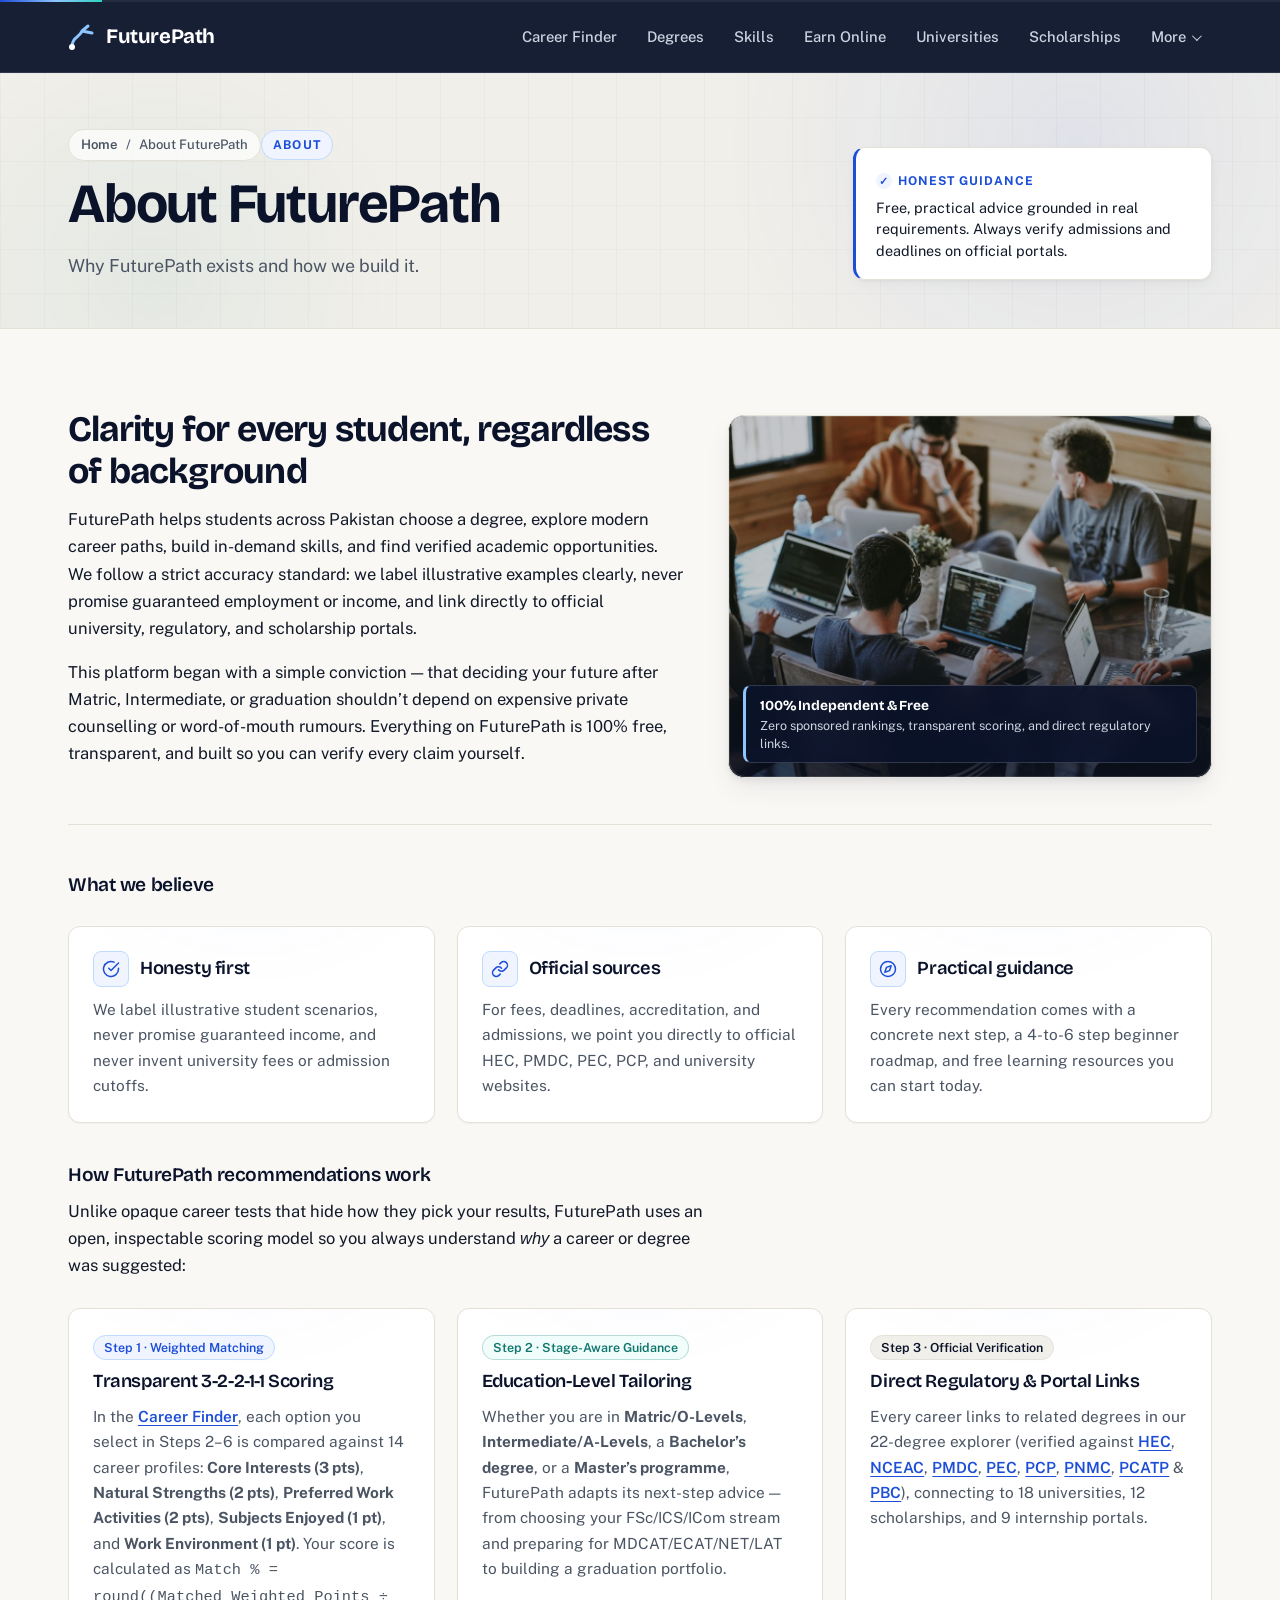
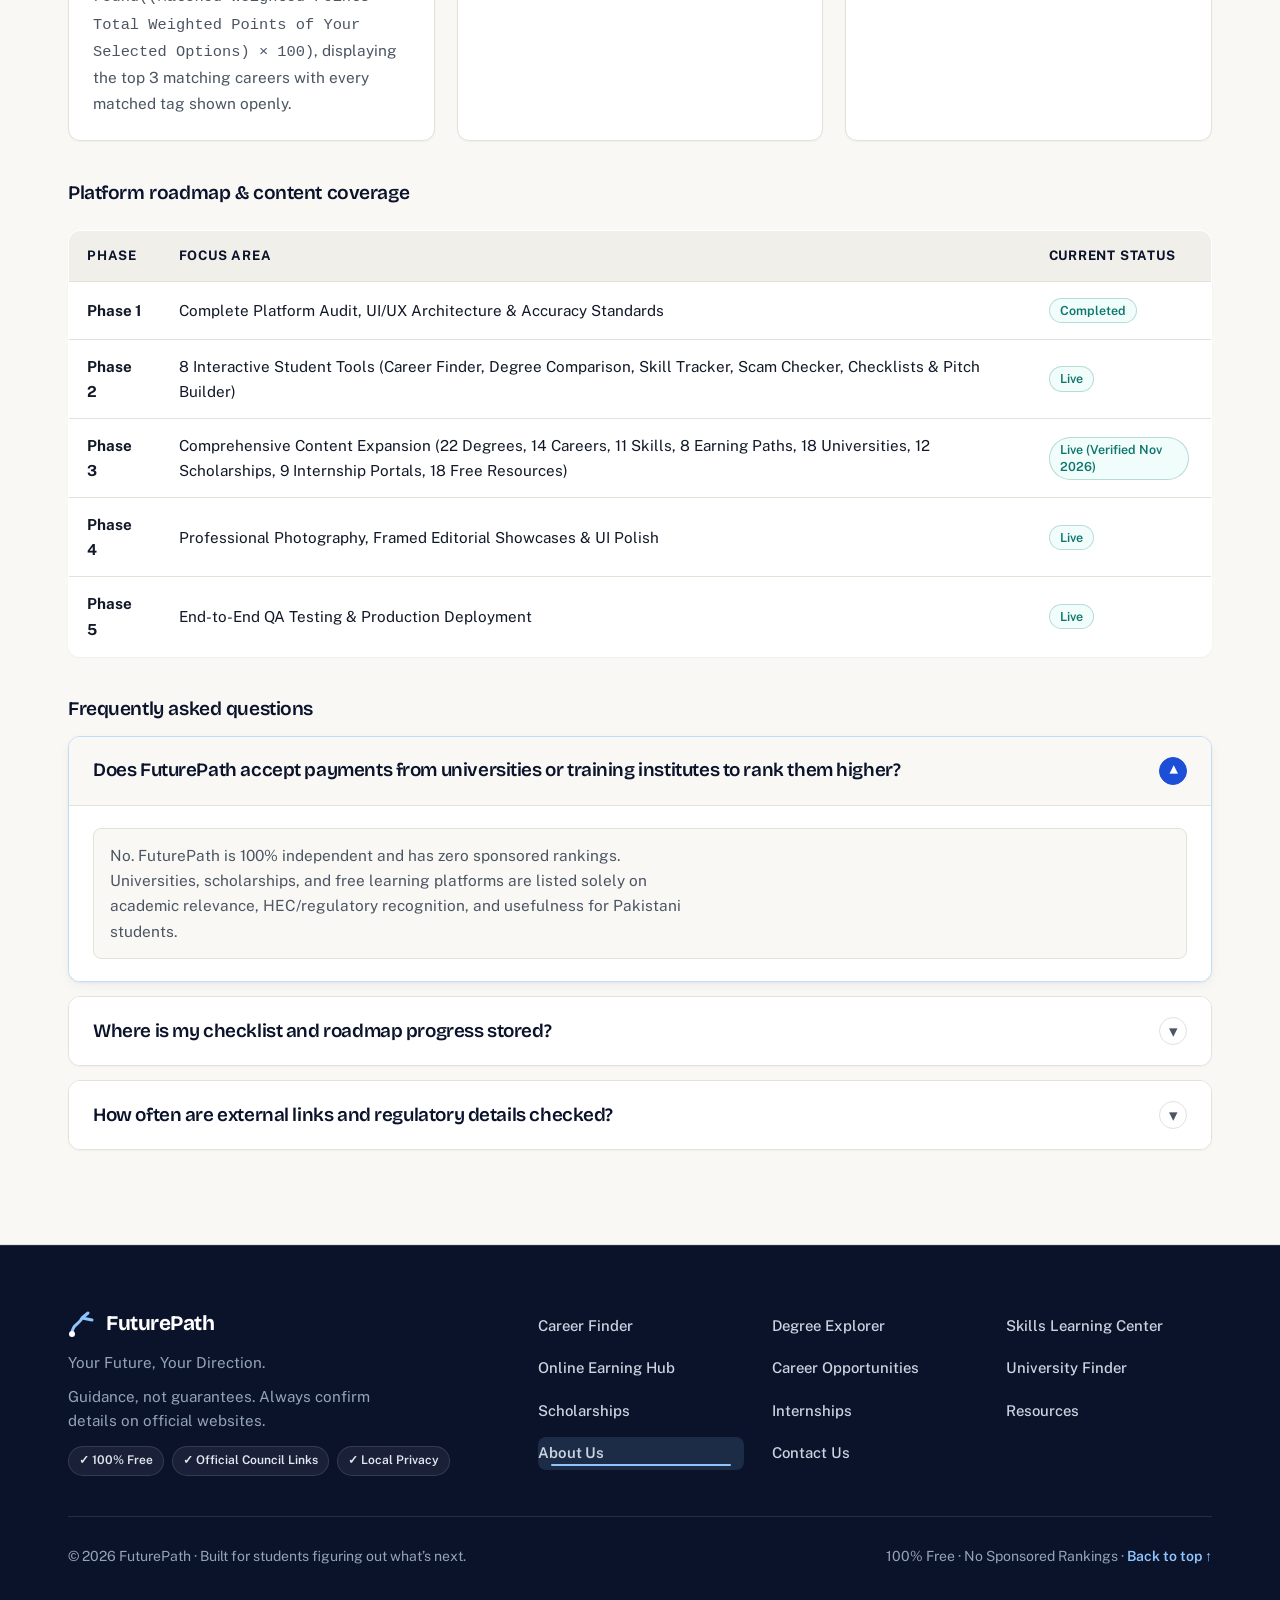
==== commit a9306b18: "feat: complete FuturePath interactive tools, verified content, photography, and UI polish" ====
--- a/about.html
+++ b/about.html
@@ -1,7 +1,7 @@
 <!DOCTYPE html>
 <html lang="en"><head><meta charset="utf-8"><meta name="viewport" content="width=device-width,initial-scale=1">
-<title>About Us | FuturePath</title><meta name="description" content="Why FuturePath exists and how we build it.">
-<meta property="og:title" content="About Us | FuturePath"><meta property="og:description" content="Why FuturePath exists and how we build it."><meta property="og:type" content="website">
+<title>About Us | FuturePath</title><meta name="description" content="Why FuturePath exists, our accuracy standards, and how our scoring model works.">
+<meta property="og:title" content="About Us | FuturePath"><meta property="og:description" content="Why FuturePath exists, our accuracy standards, and how our scoring model works."><meta property="og:type" content="website">
 <meta name="theme-color" content="#0B132B">
 <link rel="preconnect" href="https://fonts.googleapis.com"><link rel="preconnect" href="https://fonts.gstatic.com" crossorigin>
 <link href="https://fonts.googleapis.com/css2?family=Bricolage+Grotesque:wght@600;700&family=Public+Sans:wght@400;500;600;700&display=swap" rel="stylesheet">
@@ -16,26 +16,54 @@
 <main id="main"><section class="page-hero"><div class="wrap page-hero-grid"><div><div class="breadcrumb"><a href="index.html">Home</a> <span>/</span> <span>About FuturePath</span></div><span class="eyebrow">About</span><h1>About FuturePath</h1><p class="lead">Why FuturePath exists and how we build it.</p></div><aside class="page-hero-meta"><div class="meta-title">Honest Guidance</div><p>Free, practical advice grounded in real requirements. Always verify admissions and deadlines on official portals.</p></aside></div></section><section class="sec reveal"><div class="wrap"><div class="editorial-intro">
 <div>
   <h2>Clarity for every student, regardless of background</h2>
-  <p>FuturePath helps students choose a degree, build skills and find opportunities. We aim to be honest: we label sample data, never promise income, and link to official sources wherever we can.</p>
-  <p>This site began as a simple idea &mdash; that deciding your future shouldn&rsquo;t depend on who you know or how much you can pay for advice. So we keep everything free, plain-spoken and grounded in real information. Where we&rsquo;re still building (universities, scholarships and internships listings), we say so clearly rather than inventing details.</p>
+  <p>FuturePath helps students across Pakistan choose a degree, explore modern career paths, build in-demand skills, and find verified academic opportunities. We follow a strict accuracy standard: we label illustrative examples clearly, never promise guaranteed employment or income, and link directly to official university, regulatory, and scholarship portals.</p>
+  <p>This platform began with a simple conviction &mdash; that deciding your future after Matric, Intermediate, or graduation shouldn&rsquo;t depend on expensive private counselling or word-of-mouth rumours. Everything on FuturePath is 100% free, transparent, and built so you can verify every claim yourself.</p>
 </div>
-<div class="feature-img"><img src="https://z-cdn.chatglm.cn/image-search-mcp/images-ppt/a3d8b6a4eebc.jpg" alt="Students studying and planning together" loading="lazy" decoding="async"></div>
+<div class="feature-img"><img src="assets/img/about-team.jpg" alt="University students collaborating and studying together with laptops" width="800" height="600" loading="lazy" decoding="async"><div class="img-caption"><strong>100% Independent &amp; Free</strong><span>Zero sponsored rankings, transparent scoring, and direct regulatory links.</span></div></div>
 </div>
 <h3>What we believe</h3>
 <div class="grid">
-<article class="card"><h3><span class="ic"><svg viewBox="0 0 24 24" stroke-linecap="round" stroke-linejoin="round"><path d="M22 11.08V12a10 10 0 1 1-5.93-9.14"/><polyline points="22 4 12 14.01 9 11.01"/></svg></span>Honesty first</h3><p>We label sample data, never promise income, and admit what we don&rsquo;t know yet.</p></article>
-<article class="card"><h3><span class="ic"><svg viewBox="0 0 24 24" stroke-linecap="round" stroke-linejoin="round"><path d="M10 13a5 5 0 0 0 7.54.54l3-3a5 5 0 0 0-7.07-7.07l-1.72 1.71"/><path d="M14 11a5 5 0 0 0-7.54-.54l-3 3a5 5 0 0 0 7.07 7.07l1.71-1.71"/></svg></span>Official sources</h3><p>For fees, deadlines and admissions, we point you to the real websites &mdash; not our memory.</p></article>
-<article class="card"><h3><span class="ic"><svg viewBox="0 0 24 24" stroke-linecap="round" stroke-linejoin="round"><circle cx="12" cy="12" r="10"/><polygon points="16.24 7.76 14.12 14.12 7.76 16.24 9.88 9.88 16.24 7.76"/></svg></span>Practical guidance</h3><p>Every recommendation comes with a next step you can actually take today.</p></article>
+<article class="card"><h3><span class="ic"><svg viewBox="0 0 24 24" stroke-linecap="round" stroke-linejoin="round"><path d="M22 11.08V12a10 10 0 1 1-5.93-9.14"/><polyline points="22 4 12 14.01 9 11.01"/></svg></span>Honesty first</h3><p>We label illustrative student scenarios, never promise guaranteed income, and never invent university fees or admission cutoffs.</p></article>
+<article class="card"><h3><span class="ic"><svg viewBox="0 0 24 24" stroke-linecap="round" stroke-linejoin="round"><path d="M10 13a5 5 0 0 0 7.54.54l3-3a5 5 0 0 0-7.07-7.07l-1.72 1.71"/><path d="M14 11a5 5 0 0 0-7.54-.54l-3 3a5 5 0 0 0 7.07 7.07l1.71-1.71"/></svg></span>Official sources</h3><p>For fees, deadlines, accreditation, and admissions, we point you directly to official HEC, PMDC, PEC, PCP, and university websites.</p></article>
+<article class="card"><h3><span class="ic"><svg viewBox="0 0 24 24" stroke-linecap="round" stroke-linejoin="round"><circle cx="12" cy="12" r="10"/><polygon points="16.24 7.76 14.12 14.12 7.76 16.24 9.88 9.88 16.24 7.76"/></svg></span>Practical guidance</h3><p>Every recommendation comes with a concrete next step, a 4-to-6 step beginner roadmap, and free learning resources you can start today.</p></article>
 </div>
-<h3 style="margin-top:40px">Platform roadmap &amp; transparency</h3>
+
+<h3 style="margin-top:40px">How FuturePath recommendations work</h3>
+<p>Unlike opaque career tests that hide how they pick your results, FuturePath uses an open, inspectable scoring model so you always understand <em>why</em> a career or degree was suggested:</p>
+<div class="grid">
+  <article class="card">
+    <div style="margin-bottom:8px"><span class="tag brand">Step 1 &middot; Weighted Matching</span></div>
+    <h3>Transparent 3-2-2-1-1 Scoring</h3>
+    <p>In the <a href="career-finder.html">Career Finder</a>, each option you select in Steps 2&ndash;6 is compared against 14 career profiles: <strong>Core Interests (3 pts)</strong>, <strong>Natural Strengths (2 pts)</strong>, <strong>Preferred Work Activities (2 pts)</strong>, <strong>Subjects Enjoyed (1 pt)</strong>, and <strong>Work Environment (1 pt)</strong>. Your score is calculated as <code>Match % = round((Matched Weighted Points &divide; Total Weighted Points of Your Selected Options) &times; 100)</code>, displaying the top 3 matching careers with every matched tag shown openly.</p>
+  </article>
+  <article class="card">
+    <div style="margin-bottom:8px"><span class="tag teal">Step 2 &middot; Stage-Aware Guidance</span></div>
+    <h3>Education-Level Tailoring</h3>
+    <p>Whether you are in <strong>Matric/O-Levels</strong>, <strong>Intermediate/A-Levels</strong>, a <strong>Bachelor&rsquo;s degree</strong>, or a <strong>Master&rsquo;s programme</strong>, FuturePath adapts its next-step advice &mdash; from choosing your FSc/ICS/ICom stream and preparing for MDCAT/ECAT/NET/LAT to building a graduation portfolio.</p>
+  </article>
+  <article class="card">
+    <div style="margin-bottom:8px"><span class="tag">Step 3 &middot; Official Verification</span></div>
+    <h3>Direct Regulatory &amp; Portal Links</h3>
+    <p>Every career links to related degrees in our 22-degree explorer (verified against <a href="https://www.hec.gov.pk" target="_blank" rel="noopener">HEC</a>, <a href="https://nceac.org.pk" target="_blank" rel="noopener">NCEAC</a>, <a href="https://pmdc.pk" target="_blank" rel="noopener">PMDC</a>, <a href="https://www.pec.org.pk" target="_blank" rel="noopener">PEC</a>, <a href="https://www.pcpisb.gov.pk" target="_blank" rel="noopener">PCP</a>, <a href="https://pnmc.gov.pk" target="_blank" rel="noopener">PNMC</a>, <a href="https://pcatp.org.pk" target="_blank" rel="noopener">PCATP</a> &amp; <a href="https://www.pakistanbarcouncil.org" target="_blank" rel="noopener">PBC</a>), connecting to 18 universities, 12 scholarships, and 9 internship portals.</p>
+  </article>
+</div>
+
+<h3 style="margin-top:40px">Platform roadmap &amp; content coverage</h3>
 <table class="info-table">
   <thead><tr><th>Phase</th><th>Focus Area</th><th>Current Status</th></tr></thead>
   <tbody>
-    <tr><td><strong>Phase 1 &ndash; 2</strong></td><td>Career Finder &amp; Degree Explorer (10 degrees, 10 career profiles)</td><td><span class="tag teal">Live (Sample Guidance)</span></td></tr>
-    <tr><td><strong>Phase 3</strong></td><td>Skills Learning Center, AI Guidance &amp; Online Earning Hub</td><td><span class="tag teal">Live (Roadmaps &amp; Checklists)</span></td></tr>
-    <tr><td><strong>Phase 4</strong></td><td>Verified Universities, Scholarships &amp; Internships Directory</td><td><span class="tag brand">Evaluation Guides Live</span></td></tr>
-    <tr><td><strong>Phase 5</strong></td><td>Email Alerts &amp; Direct Contact Submissions</td><td><span class="tag">Planned</span></td></tr>
+    <tr><td><strong>Phase 1</strong></td><td>Complete Platform Audit, UI/UX Architecture &amp; Accuracy Standards</td><td><span class="tag teal">Completed</span></td></tr>
+    <tr><td><strong>Phase 2</strong></td><td>8 Interactive Student Tools (Career Finder, Degree Comparison, Skill Tracker, Scam Checker, Checklists &amp; Pitch Builder)</td><td><span class="tag teal">Live</span></td></tr>
+    <tr><td><strong>Phase 3</strong></td><td>Comprehensive Content Expansion (22 Degrees, 14 Careers, 11 Skills, 8 Earning Paths, 18 Universities, 12 Scholarships, 9 Internship Portals, 18 Free Resources)</td><td><span class="tag teal">Live (Verified Nov 2026)</span></td></tr>
+    <tr><td><strong>Phase 4</strong></td><td>Professional Photography, Framed Editorial Showcases &amp; UI Polish</td><td><span class="tag teal">Live</span></td></tr>
+    <tr><td><strong>Phase 5</strong></td><td>End-to-End QA Testing &amp; Production Deployment</td><td><span class="tag teal">Live</span></td></tr>
   </tbody>
-</table></div></section></main>
-<footer class="site-footer"><div class="wrap"><div class="footer-top"><div class="brand-col"><strong class="logo-text"><svg width="28" height="28" viewBox="0 0 28 28" aria-hidden="true"><path d="M4 24 C4 14 12 14 14 8 M14 8 L20 3 M14 8 L24 10" fill="none" stroke="#8EC5FF" stroke-width="3" stroke-linecap="round"/><circle cx="4" cy="24" r="3" fill="#fff"/></svg>FuturePath</strong><p>Your Future, Your Direction.</p><p class="small">Guidance, not guarantees. Always confirm details on official websites.</p></div><nav aria-label="Footer"><a href="career-finder.html">Career Finder</a><a href="degree-explorer.html">Degree Explorer</a><a href="skills.html">Skills Learning Center</a><a href="online-earning.html">Online Earning Hub</a><a href="careers.html">Career Opportunities</a><a href="universities.html">University Finder</a><a href="scholarships.html">Scholarships</a><a href="internships.html">Internships</a><a href="resources.html">Resources</a><a href="about.html" aria-current="page">About Us</a><a href="contact.html">Contact Us</a></nav></div><p class="footer-bottom"><span>&copy; 2026 FuturePath &middot; Built for students figuring out what&rsquo;s next.</span><span>100% Free &middot; No Sponsored Rankings</span></p></div></footer>
+</table>
+
+<h3 style="margin-top:40px">Frequently asked questions</h3>
+<details class="card acc" open><summary><h3>Does FuturePath accept payments from universities or training institutes to rank them higher?</h3><span class="acc-chevron" aria-hidden="true">&#9662;</span></summary><div class="acc-body"><div class="acc-field" style="grid-column:1 / -1"><p>No. FuturePath is 100% independent and has zero sponsored rankings. Universities, scholarships, and free learning platforms are listed solely on academic relevance, HEC/regulatory recognition, and usefulness for Pakistani students.</p></div></div></details>
+<details class="card acc"><summary><h3>Where is my checklist and roadmap progress stored?</h3><span class="acc-chevron" aria-hidden="true">&#9662;</span></summary><div class="acc-body"><div class="acc-field" style="grid-column:1 / -1"><p>All of your Career Finder selections, Degree Comparisons, Skills Roadmap checkboxes, and University/Scholarship/Internship checklists are saved privately in your browser&rsquo;s <code>localStorage</code> on your own device. We do not track or sell your personal data.</p></div></div></details>
+<details class="card acc"><summary><h3>How often are external links and regulatory details checked?</h3><span class="acc-chevron" aria-hidden="true">&#9662;</span></summary><div class="acc-body"><div class="acc-field" style="grid-column:1 / -1"><p>All university, scholarship, internship, and learning resource links were verified against official portals in <strong>November 2026</strong>. Because admission dates, fee structures, and government schemes change each cycle, always confirm final deadlines directly on the linked official website.</p></div></div></details>
+</div></section></main>
+<footer class="site-footer"><div class="wrap"><div class="footer-top"><div class="brand-col"><strong class="logo-text"><svg width="28" height="28" viewBox="0 0 28 28" aria-hidden="true"><path d="M4 24 C4 14 12 14 14 8 M14 8 L20 3 M14 8 L24 10" fill="none" stroke="#8EC5FF" stroke-width="3" stroke-linecap="round"/><circle cx="4" cy="24" r="3" fill="#fff"/></svg>FuturePath</strong><p>Your Future, Your Direction.</p><p class="small">Guidance, not guarantees. Always confirm details on official websites.</p><div class="footer-badges"><span class="footer-pill">&#10003; 100% Free</span><span class="footer-pill">&#10003; Official Council Links</span><span class="footer-pill">&#10003; Local Privacy</span></div></div><nav aria-label="Footer"><a href="career-finder.html">Career Finder</a><a href="degree-explorer.html">Degree Explorer</a><a href="skills.html">Skills Learning Center</a><a href="online-earning.html">Online Earning Hub</a><a href="careers.html">Career Opportunities</a><a href="universities.html">University Finder</a><a href="scholarships.html">Scholarships</a><a href="internships.html">Internships</a><a href="resources.html">Resources</a><a href="about.html" aria-current="page">About Us</a><a href="contact.html">Contact Us</a></nav></div><p class="footer-bottom"><span>&copy; 2026 FuturePath &middot; Built for students figuring out what&rsquo;s next.</span><span>100% Free &middot; No Sponsored Rankings &middot; <a href="#main" class="back-top">Back to top &uarr;</a></span></p></div></footer>
 <script src="assets/js/main.js"></script><script src="assets/js/data.js"></script><script src="assets/js/app.js"></script></body></html>
--- a/assets/css/styles.css
+++ b/assets/css/styles.css
@@ -1,7 +1,7 @@
 /* ==========================================================================
    FuturePath — Editorial & Architectural EdTech Design System
-   Crafted for clarity, trust, warmth, and effortless usability.
-   Palette: Deep Oxford Ink, Warm Alabaster Paper, Royal Cobalt, Academic Teal.
+   Enhanced with frontend-design interactive motion: mouse-following parallax,
+   floating elements, staggered scroll choreography, and tactile micro-interactions.
    ========================================================================== */
 
 :root {
@@ -25,7 +25,7 @@
   --line-2: #D4CFC3;         /* Stronger border on light / inputs */
   --line-dark: rgba(255, 255, 255, 0.11);
 
-  /* Brand & Semantic Accents (No neon purple/pink AI gradients) */
+  /* Brand & Semantic Accents */
   --brand: #1D4ED8;          /* Royal Academic Cobalt */
   --brand-deep: #1E3A8A;     /* Hover / active deep cobalt */
   --brand-soft: #EFF4FF;     /* Soft cobalt tint for badges/highlights */
@@ -47,11 +47,15 @@
   --sh-xs: 0 1px 2px rgba(11, 19, 43, 0.04);
   --sh-sm: 0 1px 3px rgba(11, 19, 43, 0.05), 0 4px 12px rgba(11, 19, 43, 0.04);
   --sh: 0 4px 6px -1px rgba(11, 19, 43, 0.06), 0 12px 28px -4px rgba(11, 19, 43, 0.08);
-  --sh-lg: 0 12px 32px -4px rgba(11, 19, 43, 0.12), 0 4px 12px -2px rgba(11, 19, 43, 0.06);
-
-  /* Motion */
+  --sh-lg: 0 14px 36px -4px rgba(11, 19, 43, 0.14), 0 4px 12px -2px rgba(11, 19, 43, 0.06);
+
+  /* Motion & Interactive Parallax Custom Properties */
   --ease: cubic-bezier(0.22, 1, 0.36, 1);
   --ease-out: cubic-bezier(0.16, 1, 0.3, 1);
+  --ease-spring: cubic-bezier(0.34, 1.56, 0.64, 1);
+  --mx: 0;
+  --my: 0;
+  --scroll-progress: 0%;
 }
 
 /* ==========================================================================
@@ -176,28 +180,40 @@
 }
 
 /* ==========================================================================
-   Header & Navigation
+   Header, Scroll Progress & Navigation Micro-Interactions
    ========================================================================== */
 .site-header {
-  background: rgba(11, 19, 43, 0.96);
+  background: rgba(11, 19, 43, 0.95);
   backdrop-filter: blur(12px);
   -webkit-backdrop-filter: blur(12px);
   position: sticky;
   top: 0;
   z-index: 100;
   border-bottom: 1px solid var(--line-dark);
-  transition: box-shadow 0.25s var(--ease), background-color 0.25s var(--ease);
+  transition: box-shadow 0.3s var(--ease), background-color 0.3s var(--ease);
 }
 
 .site-header.scrolled {
   background: rgba(11, 19, 43, 0.99);
-  box-shadow: 0 8px 24px rgba(11, 19, 43, 0.18);
+  box-shadow: 0 10px 30px rgba(11, 19, 43, 0.22);
 }
 
 .nav-accent {
   height: 2px;
-  background: linear-gradient(90deg, var(--brand) 0%, var(--sky) 50%, var(--teal) 100%);
-  opacity: 0.85;
+  background: rgba(255, 255, 255, 0.06);
+  position: relative;
+  overflow: hidden;
+}
+
+.nav-accent::after {
+  content: "";
+  position: absolute;
+  left: 0;
+  top: 0;
+  bottom: 0;
+  width: var(--scroll-progress, 100%);
+  background: linear-gradient(90deg, var(--brand) 0%, var(--sky) 55%, #2DD4BF 100%);
+  transition: width 0.12s linear;
 }
 
 .bar {
@@ -231,11 +247,23 @@
   width: 28px;
   height: 28px;
   flex-shrink: 0;
-  transition: transform 0.25s var(--ease);
+  animation: logoFloat 4.5s ease-in-out infinite;
+  transition: transform 0.35s var(--ease-spring), filter 0.3s var(--ease);
+}
+
+@keyframes logoFloat {
+  0%, 100% {
+    transform: translateY(0);
+  }
+  50% {
+    transform: translateY(-2.5px);
+  }
 }
 
 .logo:hover svg {
-  transform: translateY(-1px);
+  animation-play-state: paused;
+  transform: translateY(-2px) rotate(-4deg) scale(1.06);
+  filter: drop-shadow(0 2px 8px rgba(142, 197, 255, 0.45));
 }
 
 #nav {
@@ -253,22 +281,45 @@
   font-size: 0.925rem;
   font-weight: 500;
   cursor: pointer;
-  transition: color 0.2s var(--ease), background-color 0.2s var(--ease);
+  transition: color 0.2s var(--ease), background-color 0.2s var(--ease), transform 0.2s var(--ease);
   position: relative;
   white-space: nowrap;
   user-select: none;
 }
 
+nav a::before {
+  content: "";
+  position: absolute;
+  left: 13px;
+  right: 13px;
+  bottom: 4px;
+  height: 1.5px;
+  background: var(--sky);
+  border-radius: 2px;
+  transform: scaleX(0);
+  transform-origin: right center;
+  transition: transform 0.28s var(--ease);
+}
+
 nav a:hover,
 .more summary:hover {
   color: #FFFFFF;
   background: rgba(255, 255, 255, 0.07);
 }
 
+nav a:hover::before {
+  transform: scaleX(1);
+  transform-origin: left center;
+}
+
 nav a[aria-current="page"] {
   color: #FFFFFF;
   background: rgba(142, 197, 255, 0.13);
   font-weight: 600;
+}
+
+nav a[aria-current="page"]::before {
+  display: none;
 }
 
 nav a[aria-current="page"]::after {
@@ -282,26 +333,6 @@
   border-radius: 2px;
 }
 
-.nav-cta {
-  margin-left: 8px;
-  background: var(--brand) !important;
-  color: #FFFFFF !important;
-  font-weight: 600 !important;
-  padding: 8px 16px !important;
-  border: 1px solid rgba(255, 255, 255, 0.15);
-  border-radius: var(--r-sm) !important;
-  box-shadow: 0 1px 2px rgba(0, 0, 0, 0.2);
-}
-
-.nav-cta:hover {
-  background: #2563EB !important;
-  transform: translateY(-1px);
-}
-
-.nav-cta[aria-current="page"]::after {
-  display: none;
-}
-
 /* Dropdown menu */
 .more {
   position: relative;
@@ -325,7 +356,7 @@
   border-right: 1.75px solid currentColor;
   border-bottom: 1.75px solid currentColor;
   transform: rotate(45deg) translateY(-2px);
-  transition: transform 0.2s var(--ease);
+  transition: transform 0.25s var(--ease);
 }
 
 .more[open] summary {
@@ -351,17 +382,17 @@
   gap: 2px;
   box-shadow: var(--sh-lg);
   z-index: 120;
-  animation: dropFade 0.18s var(--ease-out);
+  animation: dropFade 0.2s var(--ease-out);
 }
 
 @keyframes dropFade {
   from {
     opacity: 0;
-    transform: translateY(-6px);
+    transform: translateY(-8px) scale(0.98);
   }
   to {
     opacity: 1;
-    transform: translateY(0);
+    transform: translateY(0) scale(1);
   }
 }
 
@@ -374,8 +405,13 @@
   font-size: 0.92rem;
 }
 
+.more div a::before {
+  display: none;
+}
+
 .more div a:hover {
   background: rgba(255, 255, 255, 0.09);
+  transform: translateX(3px);
 }
 
 /* Mobile menu button */
@@ -392,7 +428,7 @@
   font-size: 0.92rem;
   font-weight: 600;
   cursor: pointer;
-  transition: background-color 0.2s var(--ease);
+  transition: background-color 0.2s var(--ease), transform 0.2s var(--ease);
 }
 
 .menu-btn:hover {
@@ -400,7 +436,7 @@
 }
 
 /* ==========================================================================
-   Buttons & Interactive Links
+   Buttons & Tactile Micro-Interactions
    ========================================================================== */
 .btn {
   display: inline-flex;
@@ -417,34 +453,55 @@
   line-height: 1.25;
   text-decoration: none;
   cursor: pointer;
+  position: relative;
+  overflow: hidden;
   box-shadow: var(--sh-xs);
-  transition: transform 0.2s var(--ease), box-shadow 0.2s var(--ease), background-color 0.2s var(--ease), border-color 0.2s var(--ease), color 0.2s var(--ease);
+  transform: translate3d(var(--btn-tx, 0px), var(--btn-ty, 0px), 0);
+  transition: transform 0.22s var(--ease), box-shadow 0.22s var(--ease), background-color 0.22s var(--ease), border-color 0.22s var(--ease), color 0.22s var(--ease);
+}
+
+/* Subtle sheen sweep on button hover */
+.btn::after {
+  content: "";
+  position: absolute;
+  top: 0;
+  left: -120%;
+  width: 65%;
+  height: 100%;
+  background: linear-gradient(90deg, transparent, rgba(255, 255, 255, 0.22), transparent);
+  transform: skewX(-20deg);
+  transition: left 0.55s var(--ease);
+  pointer-events: none;
+}
+
+.btn:hover::after {
+  left: 140%;
 }
 
 .btn:hover {
   border-color: var(--ink-head);
   background: var(--ink-head);
   color: #FFFFFF;
-  transform: translateY(-1px);
+  transform: translate3d(var(--btn-tx, 0px), calc(var(--btn-ty, 0px) - 2px), 0);
   box-shadow: var(--sh-sm);
 }
 
 .btn:active {
-  transform: translateY(0);
+  transform: translate3d(0, 0, 0) scale(0.98);
 }
 
 .btn.primary {
   background: var(--brand);
   color: #FFFFFF;
   border-color: var(--brand);
-  box-shadow: 0 1px 2px rgba(29, 78, 216, 0.2), 0 4px 12px rgba(29, 78, 216, 0.18);
+  box-shadow: 0 1px 2px rgba(29, 78, 216, 0.2), 0 4px 14px rgba(29, 78, 216, 0.22);
 }
 
 .btn.primary:hover {
   background: var(--brand-deep);
   border-color: var(--brand-deep);
   color: #FFFFFF;
-  box-shadow: 0 6px 18px rgba(29, 78, 216, 0.28);
+  box-shadow: 0 8px 22px rgba(29, 78, 216, 0.34);
 }
 
 .btn.ghost {
@@ -476,29 +533,86 @@
 
 .link-arrow::after {
   content: "\2192";
-  transition: transform 0.2s var(--ease);
+  transition: transform 0.25s var(--ease-spring);
 }
 
 .link-arrow:hover::after {
-  transform: translateX(4px);
+  transform: translateX(5px);
 }
 
 /* ==========================================================================
-   Hero Section (Homepage)
+   Hero Section — Mouse-Following Parallax & Floating Elements
    ========================================================================== */
 .hero {
   position: relative;
   color: #FFFFFF;
-  padding: 76px 0 88px;
+  padding: 78px 0 92px;
   background-color: var(--ink);
   background-image:
-    radial-gradient(circle at 82% 18%, rgba(29, 78, 216, 0.22) 0%, transparent 48%),
-    radial-gradient(circle at 12% 85%, rgba(15, 118, 110, 0.16) 0%, transparent 45%),
+    radial-gradient(650px circle at calc(78% + var(--mx, 0) * 36px) calc(22% + var(--my, 0) * 36px), rgba(29, 78, 216, 0.28) 0%, transparent 60%),
+    radial-gradient(520px circle at calc(15% - var(--mx, 0) * 28px) calc(82% - var(--my, 0) * 28px), rgba(15, 118, 110, 0.20) 0%, transparent 55%),
     linear-gradient(rgba(255, 255, 255, 0.025) 1px, transparent 1px),
     linear-gradient(90deg, rgba(255, 255, 255, 0.025) 1px, transparent 1px);
   background-size: 100% 100%, 100% 100%, 48px 48px, 48px 48px;
   border-bottom: 1px solid var(--line-dark);
   overflow: hidden;
+}
+
+/* Ambient floating background orbs that respond to mouse parallax */
+.hero::before,
+.hero::after {
+  content: "";
+  position: absolute;
+  border-radius: 50%;
+  pointer-events: none;
+  z-index: 1;
+}
+
+.hero::before {
+  width: 340px;
+  height: 340px;
+  top: -90px;
+  right: 8%;
+  background: radial-gradient(circle, rgba(142, 197, 255, 0.12) 0%, transparent 70%);
+  transform: translate3d(calc(var(--mx, 0) * -26px), calc(var(--my, 0) * -26px), 0);
+  animation: floatSlow 9s ease-in-out infinite alternate;
+}
+
+.hero::after {
+  width: 280px;
+  height: 280px;
+  bottom: -80px;
+  left: 38%;
+  background: radial-gradient(circle, rgba(45, 212, 191, 0.10) 0%, transparent 70%);
+  transform: translate3d(calc(var(--mx, 0) * 22px), calc(var(--my, 0) * 22px), 0);
+  animation: floatReverse 11s ease-in-out infinite alternate;
+}
+
+@keyframes floatSlow {
+  0% {
+    transform: translate3d(calc(var(--mx, 0) * -22px), calc(var(--my, 0) * -22px - 8px), 0);
+  }
+  100% {
+    transform: translate3d(calc(var(--mx, 0) * -22px), calc(var(--my, 0) * -22px + 10px), 0);
+  }
+}
+
+@keyframes floatReverse {
+  0% {
+    transform: translate3d(calc(var(--mx, 0) * 18px), calc(var(--my, 0) * 18px + 8px), 0);
+  }
+  100% {
+    transform: translate3d(calc(var(--mx, 0) * 18px), calc(var(--my, 0) * 18px - 10px), 0);
+  }
+}
+
+@keyframes floatBadge {
+  0%, 100% {
+    transform: translate3d(calc(var(--mx, 0) * 16px), calc(var(--my, 0) * 16px), 0);
+  }
+  50% {
+    transform: translate3d(calc(var(--mx, 0) * 16px), calc(var(--my, 0) * 16px - 7px), 0);
+  }
 }
 
 .hero .wrap {
@@ -535,6 +649,20 @@
   height: 6px;
   border-radius: 50%;
   background: var(--sky);
+  box-shadow: 0 0 0 0 rgba(142, 197, 255, 0.7);
+  animation: pulseDot 2.4s infinite;
+}
+
+@keyframes pulseDot {
+  0% {
+    box-shadow: 0 0 0 0 rgba(142, 197, 255, 0.65);
+  }
+  70% {
+    box-shadow: 0 0 0 7px rgba(142, 197, 255, 0);
+  }
+  100% {
+    box-shadow: 0 0 0 0 rgba(142, 197, 255, 0);
+  }
 }
 
 .hero h1 {
@@ -575,6 +703,14 @@
   max-width: 520px;
 }
 
+.hero-stat {
+  transition: transform 0.25s var(--ease);
+}
+
+.hero-stat:hover {
+  transform: translateY(-3px);
+}
+
 .hero-stat .num {
   font-family: "Bricolage Grotesque", sans-serif;
   font-size: 1.85rem;
@@ -582,6 +718,7 @@
   color: #FFFFFF;
   line-height: 1;
   letter-spacing: -0.02em;
+  font-variant-numeric: tabular-nums;
 }
 
 .hero-stat .lab {
@@ -591,20 +728,69 @@
   line-height: 1.35;
 }
 
-/* Hero Visual Composition: Editorial Card + Pathway Map + Student Photo */
+/* Hero Visual Composition with 3D Mouse Parallax & Floating Badges */
 .hero-visual {
   position: relative;
+  perspective: 1200px;
+  padding: 18px 0;
+}
+
+/* Floating ambient status pills around the hero showcase */
+.hero-visual::before,
+.hero-visual::after {
+  position: absolute;
+  z-index: 4;
+  background: rgba(15, 27, 61, 0.94);
+  backdrop-filter: blur(10px);
+  -webkit-backdrop-filter: blur(10px);
+  border: 1px solid rgba(142, 197, 255, 0.28);
+  color: #F8FAFC;
+  font-size: 0.74rem;
+  font-weight: 600;
+  padding: 5px 12px;
+  border-radius: var(--r-pill);
+  box-shadow: 0 10px 24px rgba(0, 0, 0, 0.28);
+  pointer-events: none;
+  letter-spacing: 0.02em;
+}
+
+.hero-visual::before {
+  content: "\2713  Verified Guidance \00B7  100% Free";
+  top: 0;
+  right: 18px;
+  color: #5EEAD4;
+  border-color: rgba(45, 212, 191, 0.35);
+  animation: floatBadge 6.5s ease-in-out infinite;
+}
+
+.hero-visual::after {
+  content: "\2726  Transparent Scoring & Roadmaps";
+  bottom: 0;
+  left: 18px;
+  color: var(--sky);
+  animation: floatBadge 7.8s ease-in-out 1.2s infinite;
 }
 
 .hero-showcase {
-  background: rgba(19, 30, 58, 0.85);
+  background: rgba(19, 30, 58, 0.88);
   border: 1px solid rgba(255, 255, 255, 0.14);
   border-radius: var(--r-lg);
   padding: 20px;
-  box-shadow: 0 24px 48px rgba(0, 0, 0, 0.32);
+  box-shadow: 0 24px 48px rgba(0, 0, 0, 0.34);
   display: flex;
   flex-direction: column;
   gap: 16px;
+  position: relative;
+  transform-style: preserve-3d;
+  transform:
+    rotateX(calc(var(--my, 0) * -2.5deg))
+    rotateY(calc(var(--mx, 0) * 3deg))
+    translate3d(calc(var(--mx, 0) * 5px), calc(var(--my, 0) * 5px), 0);
+  transition: transform 0.15s ease-out, border-color 0.3s var(--ease);
+}
+
+.hero-showcase:hover {
+  border-color: rgba(142, 197, 255, 0.32);
 }
 
 .hero-photo-row {
@@ -621,6 +807,8 @@
   min-height: 200px;
   background: linear-gradient(145deg, #162447 0%, #1E3A8A 100%);
   border: 1px solid rgba(255, 255, 255, 0.1);
+  transform: translate3d(calc(var(--mx, 0) * -3px), calc(var(--my, 0) * -3px), 6px);
+  transition: transform 0.2s ease-out;
 }
 
 .hero-photo img {
@@ -628,6 +816,11 @@
   height: 100%;
   object-fit: cover;
   color: transparent;
+  transition: transform 0.65s var(--ease);
+}
+
+.hero-photo:hover img {
+  transform: scale(1.04);
 }
 
 .hero-photo-caption {
@@ -661,6 +854,8 @@
   flex-direction: column;
   justify-content: space-between;
   min-height: 200px;
+  transform: translate3d(calc(var(--mx, 0) * 3px), calc(var(--my, 0) * 3px), 8px);
+  transition: transform 0.2s ease-out;
 }
 
 .hero-pathway-label {
@@ -689,6 +884,10 @@
   animation: draw 3.2s var(--ease-out) 0.2s forwards;
 }
 
+.fork circle {
+  animation: pulseDot 2.8s infinite;
+}
+
 @keyframes draw {
   to {
     stroke-dashoffset: 0;
@@ -708,14 +907,15 @@
   padding: 10px 12px;
   text-decoration: none;
   color: #E2E8F0;
-  transition: background-color 0.2s var(--ease), border-color 0.2s var(--ease), transform 0.2s var(--ease);
+  transition: background-color 0.22s var(--ease), border-color 0.22s var(--ease), transform 0.22s var(--ease-spring), box-shadow 0.22s var(--ease);
 }
 
 .hero-mini-card:hover {
   background: rgba(255, 255, 255, 0.09);
-  border-color: rgba(142, 197, 255, 0.4);
-  color: #FFFFFF;
-  transform: translateY(-2px);
+  border-color: rgba(142, 197, 255, 0.45);
+  color: #FFFFFF;
+  transform: translateY(-3px);
+  box-shadow: 0 8px 18px rgba(0, 0, 0, 0.22);
 }
 
 .hero-mini-card .kicker {
@@ -736,13 +936,20 @@
 }
 
 /* ==========================================================================
-   Page Hero (Subpages)
+   Page Hero (Subpages) with Parallax Accent
    ========================================================================== */
 .page-hero {
-  padding: 52px 0 44px;
-  background: var(--bg-2);
+  padding: 56px 0 48px;
+  background-color: var(--bg-2);
+  background-image:
+    radial-gradient(540px circle at calc(84% + var(--mx, 0) * 28px) calc(28% + var(--my, 0) * 28px), rgba(29, 78, 216, 0.08) 0%, transparent 65%),
+    radial-gradient(420px circle at calc(12% - var(--mx, 0) * 20px) calc(80% - var(--my, 0) * 20px), rgba(15, 118, 110, 0.06) 0%, transparent 60%),
+    linear-gradient(rgba(11, 19, 43, 0.024) 1px, transparent 1px),
+    linear-gradient(90deg, rgba(11, 19, 43, 0.024) 1px, transparent 1px);
+  background-size: 100% 100%, 100% 100%, 44px 44px, 44px 44px;
   border-bottom: 1px solid var(--line);
   position: relative;
+  overflow: hidden;
 }
 
 .page-hero-grid {
@@ -753,17 +960,23 @@
 }
 
 .breadcrumb {
-  display: flex;
+  display: inline-flex;
   align-items: center;
   gap: 8px;
-  font-size: 0.84rem;
+  font-size: 0.82rem;
+  font-weight: 500;
   color: var(--mute);
+  background: rgba(255, 255, 255, 0.72);
+  border: 1px solid var(--line);
+  padding: 4px 12px;
+  border-radius: var(--r-pill);
   margin-bottom: 14px;
 }
 
 .breadcrumb a {
   color: var(--mute);
   text-decoration: none;
+  font-weight: 600;
 }
 
 .breadcrumb a:hover {
@@ -784,18 +997,40 @@
 .page-hero-meta {
   background: var(--card);
   border: 1px solid var(--line);
+  border-left: 3.5px solid var(--brand);
   border-radius: var(--r);
   padding: 18px 20px;
-  box-shadow: var(--sh-xs);
+  box-shadow: var(--sh-sm);
+  transform: translate3d(calc(var(--mx, 0) * 5px), calc(var(--my, 0) * 5px), 0);
+  transition: transform 0.2s ease-out, box-shadow 0.25s var(--ease), border-color 0.25s var(--ease);
+}
+
+.page-hero-meta:hover {
+  box-shadow: var(--sh);
 }
 
 .page-hero-meta .meta-title {
+  display: inline-flex;
+  align-items: center;
+  gap: 6px;
   font-size: 0.76rem;
   font-weight: 700;
   text-transform: uppercase;
   letter-spacing: 0.08em;
-  color: var(--mute-light);
+  color: var(--brand);
   margin-bottom: 6px;
+}
+
+.page-hero-meta .meta-title::before {
+  content: "\2713";
+  display: inline-grid;
+  place-items: center;
+  width: 16px;
+  height: 16px;
+  border-radius: 50%;
+  background: var(--brand-soft);
+  color: var(--brand);
+  font-size: 0.68rem;
 }
 
 .page-hero-meta p {
@@ -890,7 +1125,7 @@
 }
 
 /* ==========================================================================
-   Cards & Architectural Grids
+   Cards, Cursor Spotlight & Micro-Interactions
    ========================================================================== */
 .grid {
   display: grid;
@@ -921,21 +1156,99 @@
 }
 
 .card {
-  background: var(--card);
+  background-color: var(--card);
+  background-image: radial-gradient(380px circle at var(--px, 50%) var(--py, -200px), rgba(29, 78, 216, 0.045), transparent 70%);
   border: 1px solid var(--line);
   border-radius: var(--r);
   padding: 24px;
   box-shadow: var(--sh-xs);
-  transition: transform 0.25s var(--ease), box-shadow 0.25s var(--ease), border-color 0.25s var(--ease);
+  transition: transform 0.28s var(--ease), box-shadow 0.28s var(--ease), border-color 0.28s var(--ease);
   position: relative;
   display: flex;
   flex-direction: column;
+  overflow: hidden;
+}
+
+.card::before {
+  content: "";
+  position: absolute;
+  top: 0;
+  left: 0;
+  right: 0;
+  height: 3px;
+  background: linear-gradient(90deg, var(--brand) 0%, var(--sky) 60%, #2DD4BF 100%);
+  transform: scaleX(0);
+  transform-origin: left center;
+  transition: transform 0.34s var(--ease);
+  pointer-events: none;
+  z-index: 2;
 }
 
 .card:hover {
-  transform: translateY(-3px);
+  transform: translateY(-4px);
   box-shadow: var(--sh);
-  border-color: var(--line-2);
+  border-color: var(--brand-border);
+}
+
+.card:hover::before {
+  transform: scaleX(1);
+}
+
+/* Illustrative Student Journey Photo Cards */
+.journey-card {
+  padding-top: 24px;
+}
+
+.journey-media {
+  position: relative;
+  margin: -24px -24px 18px -24px;
+  aspect-ratio: 16 / 10;
+  overflow: hidden;
+  background: var(--ink-2);
+  border-bottom: 1px solid var(--line);
+}
+
+.journey-media::after {
+  content: "";
+  position: absolute;
+  inset: 0;
+  background: linear-gradient(180deg, rgba(11, 19, 43, 0.05) 35%, rgba(11, 19, 43, 0.68) 100%);
+  pointer-events: none;
+}
+
+.journey-media img {
+  width: 100%;
+  height: 100%;
+  object-fit: cover;
+  transition: transform 0.65s var(--ease);
+}
+
+.journey-card:hover .journey-media img {
+  transform: scale(1.05);
+}
+
+.journey-media .tag {
+  position: absolute;
+  left: 14px;
+  bottom: 12px;
+  z-index: 2;
+  background: rgba(11, 19, 43, 0.88);
+  color: #FFFFFF;
+  border-color: rgba(255, 255, 255, 0.22);
+  backdrop-filter: blur(8px);
+  -webkit-backdrop-filter: blur(8px);
+  box-shadow: 0 4px 12px rgba(0, 0, 0, 0.25);
+  margin: 0;
+}
+
+.journey-media .tag.brand {
+  color: var(--sky);
+  border-color: rgba(142, 197, 255, 0.38);
+}
+
+.journey-media .tag.teal {
+  color: #5EEAD4;
+  border-color: rgba(45, 212, 191, 0.38);
 }
 
 .card h3 {
@@ -958,6 +1271,15 @@
   border: 1px solid var(--brand-border);
   color: var(--brand);
   font-size: 1rem;
+  transition: transform 0.3s var(--ease-spring), background-color 0.25s var(--ease), color 0.25s var(--ease), box-shadow 0.25s var(--ease);
+}
+
+.card:hover h3 .ic {
+  transform: scale(1.09) rotate(-4deg);
+  background: var(--brand);
+  color: #FFFFFF;
+  border-color: var(--brand);
+  box-shadow: 0 6px 14px rgba(29, 78, 216, 0.24);
 }
 
 .card h3 .ic svg {
@@ -1024,6 +1346,13 @@
   letter-spacing: 0.04em;
   margin-bottom: 14px;
   width: fit-content;
+  transition: background-color 0.25s var(--ease), color 0.25s var(--ease), transform 0.25s var(--ease-spring);
+}
+
+.step:hover .num {
+  background: var(--brand);
+  color: #FFFFFF;
+  transform: translateX(3px);
 }
 
 .step .num::before {
@@ -1052,8 +1381,27 @@
   overflow: hidden;
   box-shadow: var(--sh);
   aspect-ratio: 4 / 3;
-  background: var(--bg-3);
+  background: var(--ink-2);
   border: 1px solid var(--line);
+  transition: transform 0.45s var(--ease), box-shadow 0.45s var(--ease), border-color 0.35s var(--ease);
+}
+
+.feature-img::after {
+  content: "";
+  position: absolute;
+  inset: 0;
+  background: linear-gradient(180deg, rgba(11, 19, 43, 0) 48%, rgba(11, 19, 43, 0.68) 100%);
+  box-shadow: inset 0 0 0 1px rgba(255, 255, 255, 0.14);
+  border-radius: inherit;
+  pointer-events: none;
+  z-index: 1;
+}
+
+.feature:hover .feature-img,
+.editorial-intro:hover .feature-img {
+  transform: translateY(-4px);
+  box-shadow: var(--sh-lg);
+  border-color: var(--brand-border);
 }
 
 .feature-img img {
@@ -1061,11 +1409,54 @@
   height: 100%;
   object-fit: cover;
   display: block;
-  transition: transform 0.6s var(--ease);
-}
-
-.feature:hover .feature-img img {
-  transform: scale(1.03);
+  transition: transform 0.7s var(--ease);
+}
+
+.feature:hover .feature-img img,
+.editorial-intro:hover .feature-img img {
+  transform: scale(1.04);
+}
+
+.img-caption {
+  position: absolute;
+  left: 14px;
+  right: 14px;
+  bottom: 14px;
+  z-index: 2;
+  background: rgba(11, 19, 43, 0.88);
+  backdrop-filter: blur(10px);
+  -webkit-backdrop-filter: blur(10px);
+  border: 1px solid rgba(255, 255, 255, 0.16);
+  border-left: 3px solid var(--sky);
+  border-radius: var(--r-sm);
+  padding: 10px 14px;
+  color: #E2E8F0;
+  font-size: 0.8rem;
+  line-height: 1.4;
+  box-shadow: 0 10px 24px rgba(0, 0, 0, 0.26);
+  transition: transform 0.3s var(--ease), border-color 0.3s var(--ease);
+}
+
+.feature:hover .img-caption,
+.editorial-intro:hover .img-caption {
+  transform: translateY(-2px);
+  border-left-color: #2DD4BF;
+}
+
+.img-caption strong {
+  display: block;
+  color: #FFFFFF;
+  font-family: "Bricolage Grotesque", sans-serif;
+  font-size: 0.86rem;
+  font-weight: 700;
+  letter-spacing: -0.01em;
+  margin-bottom: 2px;
+}
+
+.img-caption span {
+  display: block;
+  color: #CBD5E1;
+  font-size: 0.78rem;
 }
 
 .feature .eyebrow {
@@ -1095,6 +1486,11 @@
   color: var(--ink-text);
   font-weight: 500;
   font-size: 0.98rem;
+  transition: transform 0.22s var(--ease);
+}
+
+.feature .check li:hover {
+  transform: translateX(4px);
 }
 
 .feature .check li::before {
@@ -1110,6 +1506,11 @@
   background-size: 12px;
   background-position: center;
   background-repeat: no-repeat;
+  transition: transform 0.25s var(--ease-spring), background-color 0.25s var(--ease);
+}
+
+.feature .check li:hover::before {
+  transform: scale(1.12);
 }
 
 /* ==========================================================================
@@ -1127,6 +1528,7 @@
   border-radius: var(--r-pill);
   margin: 2px 4px 2px 0;
   line-height: 1.4;
+  transition: transform 0.2s var(--ease), border-color 0.2s var(--ease);
 }
 
 .tag.brand {
@@ -1195,7 +1597,7 @@
   background: var(--card);
   color: var(--ink-text);
   box-shadow: var(--sh-xs);
-  transition: border-color 0.2s var(--ease), box-shadow 0.2s var(--ease);
+  transition: border-color 0.2s var(--ease), box-shadow 0.2s var(--ease), transform 0.2s var(--ease);
 }
 
 input:focus,
@@ -1228,6 +1630,12 @@
   padding: 20px 22px;
   background: var(--card);
   box-shadow: var(--sh-xs);
+  transition: border-color 0.25s var(--ease), box-shadow 0.25s var(--ease);
+}
+
+fieldset:focus-within {
+  border-color: var(--brand-border);
+  box-shadow: var(--sh-sm);
 }
 
 legend {
@@ -1251,13 +1659,14 @@
   font-size: 0.92rem;
   color: var(--ink-text);
   cursor: pointer;
-  transition: all 0.18s var(--ease);
+  transition: all 0.2s var(--ease-spring);
   user-select: none;
 }
 
 .opt:hover {
   border-color: var(--brand);
   background: var(--brand-soft);
+  transform: translateY(-1px);
 }
 
 .opt:has(input:checked) {
@@ -1265,7 +1674,8 @@
   border-color: var(--brand);
   color: var(--brand-deep);
   font-weight: 600;
-  box-shadow: 0 1px 2px rgba(29, 78, 216, 0.12);
+  transform: translateY(-1px);
+  box-shadow: 0 2px 6px rgba(29, 78, 216, 0.15);
 }
 
 .opt input {
@@ -1379,18 +1789,20 @@
   font-size: 0.85rem;
   font-weight: 600;
   cursor: pointer;
-  transition: all 0.18s var(--ease);
+  transition: all 0.2s var(--ease-spring);
 }
 
 .chip:hover {
   border-color: var(--brand);
   color: var(--brand);
+  transform: translateY(-1px);
 }
 
 .chip.active {
   background: var(--ink-head);
   color: #FFFFFF;
   border-color: var(--ink-head);
+  box-shadow: 0 4px 10px rgba(11, 19, 43, 0.14);
 }
 
 /* Accordions (Skills & Online Earning) */
@@ -1449,7 +1861,7 @@
   display: grid;
   place-items: center;
   color: var(--mute);
-  transition: transform 0.25s var(--ease), background-color 0.25s var(--ease);
+  transition: transform 0.3s var(--ease-spring), background-color 0.25s var(--ease);
 }
 
 .acc[open] {
@@ -1475,6 +1887,18 @@
   grid-template-columns: repeat(auto-fit, minmax(260px, 1fr));
   gap: 18px;
   background: var(--card);
+  animation: accReveal 0.28s var(--ease-out);
+}
+
+@keyframes accReveal {
+  from {
+    opacity: 0;
+    transform: translateY(-6px);
+  }
+  to {
+    opacity: 1;
+    transform: translateY(0);
+  }
 }
 
 .acc-field {
@@ -1482,6 +1906,12 @@
   border: 1px solid var(--line);
   border-radius: var(--r-sm);
   padding: 14px 16px;
+  transition: border-color 0.2s var(--ease), background-color 0.2s var(--ease);
+}
+
+.acc-field:hover {
+  border-color: var(--brand-border);
+  background: #FFFFFF;
 }
 
 .acc-field p {
@@ -1493,13 +1923,26 @@
   padding-left: 1.25em;
 }
 
-/* Editorial Content Blocks (Resources, Universities, Scholarships, Internships, About) */
+/* Editorial Content Blocks */
 .editorial-intro {
   display: grid;
-  grid-template-columns: 1.15fr 0.85fr;
+  grid-template-columns: 1.12fr 0.88fr;
   gap: 44px;
   align-items: center;
   margin-bottom: 48px;
+  padding-bottom: 40px;
+  border-bottom: 1px solid var(--line);
+}
+
+.editorial-intro h2 {
+  margin-bottom: 0.4em;
+}
+
+.editorial-intro .lead {
+  color: var(--mute);
+  font-size: 1.06rem;
+  line-height: 1.65;
+  margin-bottom: 18px;
 }
 
 .category-block {
@@ -1549,6 +1992,14 @@
   letter-spacing: 0.06em;
 }
 
+.info-table tbody tr {
+  transition: background-color 0.18s var(--ease);
+}
+
+.info-table tbody tr:hover {
+  background-color: var(--bg);
+}
+
 .info-table tr:last-child td {
   border-bottom: none;
 }
@@ -1567,6 +2018,215 @@
   border-radius: var(--r-lg);
   padding: 32px;
   box-shadow: var(--sh-sm);
+}
+
+/* ==========================================================================
+   Phase 2 Interactive Tools (Comparison, Checklists, Progress, Scam Checker)
+   ========================================================================== */
+.tool-box {
+  background: var(--card);
+  border: 1px solid var(--line);
+  border-top: 3px solid var(--brand);
+  border-radius: var(--r-lg);
+  padding: 26px;
+  margin: 28px 0;
+  box-shadow: var(--sh-sm);
+}
+
+.tool-box h3 {
+  margin-top: 0;
+}
+
+.cmp-tray {
+  background: var(--card);
+  border: 2px solid var(--brand);
+  border-radius: var(--r);
+  padding: 18px 22px;
+  margin: 18px 0 24px;
+  box-shadow: var(--sh);
+}
+
+.cmp-tray-head {
+  display: flex;
+  justify-content: space-between;
+  align-items: center;
+  flex-wrap: wrap;
+  gap: 12px;
+  margin-bottom: 14px;
+}
+
+.cmp-table-wrap {
+  overflow-x: auto;
+  margin-top: 12px;
+  -webkit-overflow-scrolling: touch;
+  border-radius: var(--r);
+  border: 1px solid var(--line);
+}
+
+.cmp-table-wrap .info-table {
+  min-width: 580px;
+  border: none;
+}
+
+.cmp-table-wrap .info-table th:first-child,
+.cmp-table-wrap .info-table td:first-child {
+  width: 150px;
+  min-width: 135px;
+  background: var(--bg);
+}
+
+.cmp-btn {
+  display: inline-flex;
+  align-items: center;
+  gap: 6px;
+  padding: 6px 12px;
+  border-radius: var(--r-pill);
+  border: 1px solid var(--line-2);
+  background: var(--bg);
+  color: var(--ink-head);
+  font-size: 0.8rem;
+  font-weight: 600;
+  cursor: pointer;
+  transition: all 0.2s var(--ease);
+}
+
+.cmp-btn:hover {
+  border-color: var(--brand);
+  color: var(--brand);
+  background: var(--brand-soft);
+}
+
+.cmp-btn[aria-pressed="true"] {
+  background: var(--brand);
+  color: #FFFFFF;
+  border-color: var(--brand);
+}
+
+.prog-wrap {
+  display: flex;
+  align-items: center;
+  gap: 10px;
+}
+
+.prog-bar {
+  width: 90px;
+  height: 7px;
+  background: var(--bg-3);
+  border-radius: var(--r-pill);
+  overflow: hidden;
+}
+
+.prog-fill {
+  height: 100%;
+  background: var(--teal);
+  border-radius: var(--r-pill);
+  transition: width 0.3s var(--ease);
+}
+
+.check-list-interactive {
+  display: grid;
+  gap: 10px;
+  margin: 16px 0;
+}
+
+.check-item {
+  display: flex;
+  align-items: flex-start;
+  gap: 12px;
+  padding: 12px 15px;
+  background: var(--bg);
+  border: 1px solid var(--line);
+  border-radius: var(--r-sm);
+  cursor: pointer;
+  font-weight: 500;
+  font-size: 0.95rem;
+  transition: border-color 0.2s var(--ease), background-color 0.2s var(--ease);
+}
+
+.check-item:hover {
+  border-color: var(--brand);
+  background: #FFFFFF;
+}
+
+.check-item:has(input:checked) {
+  background: var(--teal-soft);
+  border-color: rgba(15, 118, 110, 0.35);
+  color: #0F5132;
+}
+
+.check-item input[type="checkbox"] {
+  flex: none;
+  min-width: 0;
+  width: 18px;
+  height: 18px;
+  margin-top: 3px;
+  accent-color: var(--teal);
+  cursor: pointer;
+}
+
+.verdict-box {
+  padding: 16px 20px;
+  border-radius: var(--r-sm);
+  font-weight: 500;
+  margin-top: 16px;
+  border: 1px solid var(--line);
+  background: var(--bg);
+}
+
+.verdict-box.safe {
+  background: var(--teal-soft);
+  border-color: rgba(15, 118, 110, 0.35);
+  color: #0F5132;
+}
+
+.verdict-box.warn {
+  background: var(--amber-soft);
+  border-color: var(--amber-border);
+  color: #92400E;
+}
+
+.verdict-box.danger {
+  background: #FEF2F2;
+  border-color: #FECACA;
+  color: #991B1B;
+}
+
+.pitch-preview {
+  background: var(--bg);
+  border: 1px solid var(--line-2);
+  border-radius: var(--r-sm);
+  padding: 16px;
+  font-family: inherit;
+  font-size: 0.94rem;
+  white-space: pre-wrap;
+  line-height: 1.6;
+  color: var(--ink-text);
+  margin: 14px 0;
+}
+
+@media print {
+  .site-header,
+  .site-footer,
+  .finder-toolbar,
+  #q,
+  .btn,
+  .cmp-btn,
+  .filter-chips {
+    display: none !important;
+  }
+  body,
+  .sec,
+  .page-hero {
+    background: #FFFFFF !important;
+    color: #000000 !important;
+    padding: 12px 0 !important;
+  }
+  .card,
+  .card.res {
+    box-shadow: none !important;
+    border: 1px solid #CCCCCC !important;
+    break-inside: avoid;
+  }
 }
 
 /* ==========================================================================
@@ -1603,6 +2263,38 @@
   margin-bottom: 10px;
 }
 
+.footer-badges {
+  display: flex;
+  flex-wrap: wrap;
+  gap: 8px;
+  margin-top: 14px;
+}
+
+.footer-pill {
+  display: inline-flex;
+  align-items: center;
+  gap: 5px;
+  font-size: 0.75rem;
+  font-weight: 600;
+  color: #E2E8F0;
+  background: rgba(255, 255, 255, 0.06);
+  border: 1px solid rgba(255, 255, 255, 0.12);
+  padding: 4px 10px;
+  border-radius: var(--r-pill);
+}
+
+.back-top {
+  color: var(--sky);
+  text-decoration: none;
+  font-weight: 600;
+  transition: color 0.2s var(--ease);
+}
+
+.back-top:hover {
+  color: #FFFFFF;
+  text-decoration: underline;
+}
+
 .site-footer nav {
   display: grid;
   grid-template-columns: repeat(3, minmax(140px, 1fr));
@@ -1618,9 +2310,13 @@
   transition: color 0.2s var(--ease), transform 0.2s var(--ease);
 }
 
+.site-footer nav a::before {
+  display: none;
+}
+
 .site-footer nav a:hover {
   color: #FFFFFF;
-  transform: translateX(2px);
+  transform: translateX(3px);
 }
 
 .footer-bottom {
@@ -1636,20 +2332,40 @@
 }
 
 /* ==========================================================================
-   Scroll Reveal & Micro-Animations
+   Scroll Reveal & Staggered Card Cascade Choreography
    ========================================================================== */
 .reveal {
-  transition: opacity 0.6s var(--ease-out), transform 0.6s var(--ease-out);
+  transition: opacity 0.65s var(--ease-out), transform 0.65s var(--ease-out);
 }
 
 html.js .reveal {
   opacity: 0;
-  transform: translateY(18px);
+  transform: translateY(22px);
 }
 
 html.js .reveal.in {
   opacity: 1;
   transform: none;
+}
+
+/* Staggered child cards inside revealed sections */
+html.js .reveal .card {
+  opacity: 0;
+  transform: translateY(18px);
+  transition:
+    opacity 0.55s var(--ease-out) calc(var(--stagger-idx, 0) * 75ms),
+    transform 0.55s var(--ease-out) calc(var(--stagger-idx, 0) * 75ms),
+    box-shadow 0.28s var(--ease),
+    border-color 0.28s var(--ease);
+}
+
+html.js .reveal.in .card {
+  opacity: 1;
+  transform: translateY(0);
+}
+
+html.js .reveal.in .card:hover {
+  transform: translateY(-4px);
 }
 
 /* ==========================================================================
@@ -1664,7 +2380,7 @@
   }
   .hero-grid {
     grid-template-columns: 1fr;
-    gap: 40px;
+    gap: 44px;
   }
   .page-hero-grid {
     grid-template-columns: 1fr;
@@ -1724,13 +2440,9 @@
     padding: 11px 14px;
     font-size: 0.98rem;
   }
-  nav a[aria-current="page"]::after {
+  nav a[aria-current="page"]::after,
+  nav a::before {
     display: none;
-  }
-  .nav-cta {
-    margin: 8px 0 0;
-    text-align: center;
-    justify-content: center;
   }
   .more {
     width: 100%;
@@ -1751,6 +2463,10 @@
   .hero {
     padding: 52px 0 64px;
   }
+  .hero-visual::before,
+  .hero-visual::after {
+    display: none;
+  }
   .hero-photo-row {
     grid-template-columns: 1fr;
   }
@@ -1779,20 +2495,61 @@
   .contact-card {
     padding: 22px;
   }
+  .img-caption {
+    left: 10px;
+    right: 10px;
+    bottom: 10px;
+    padding: 8px 11px;
+    font-size: 0.76rem;
+  }
+  .img-caption strong {
+    font-size: 0.81rem;
+  }
+  .img-caption span {
+    font-size: 0.73rem;
+  }
+}
+
+@media (hover: none), (pointer: coarse) {
+  .hero-showcase,
+  .hero-photo,
+  .hero-pathway-box,
+  .page-hero-meta {
+    transform: none !important;
+  }
+  .card {
+    background-image: none;
+  }
 }
 
 @media (prefers-reduced-motion: reduce) {
-  .fork .p {
-    animation: none;
-    stroke-dashoffset: 0;
+  .logo svg,
+  .fork .p,
+  .fork circle,
+  .hero::before,
+  .hero::after,
+  .hero-visual::before,
+  .hero-visual::after,
+  .hero-eyebrow::before {
+    animation: none !important;
+    stroke-dashoffset: 0 !important;
+  }
+  .hero-showcase,
+  .hero-photo,
+  .hero-pathway-box,
+  .page-hero-meta {
+    transform: none !important;
   }
   .reveal,
-  html.js .reveal {
+  html.js .reveal,
+  html.js .reveal .card {
     opacity: 1 !important;
     transform: none !important;
     transition: none !important;
   }
   .feature-img img,
+  .journey-media img,
+  .card::before,
   .card,
   .btn {
     transition: none !important;
